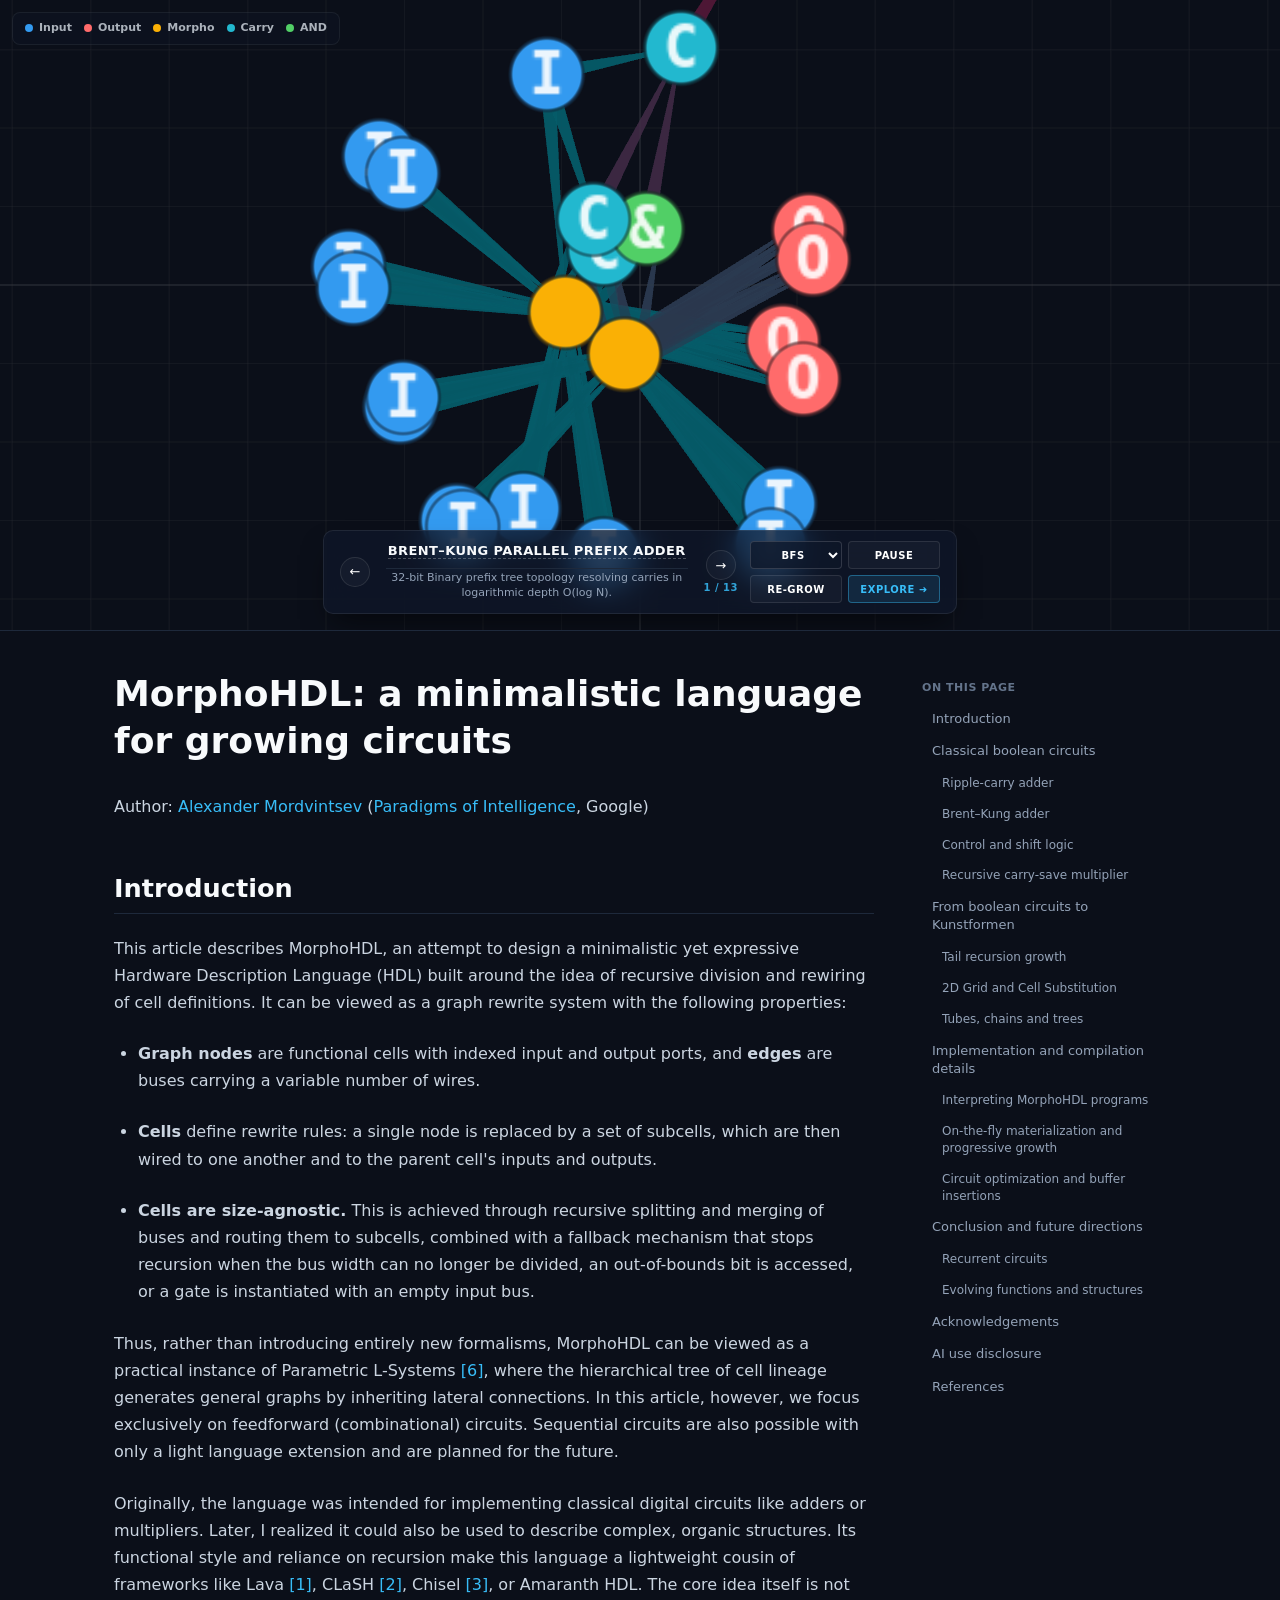
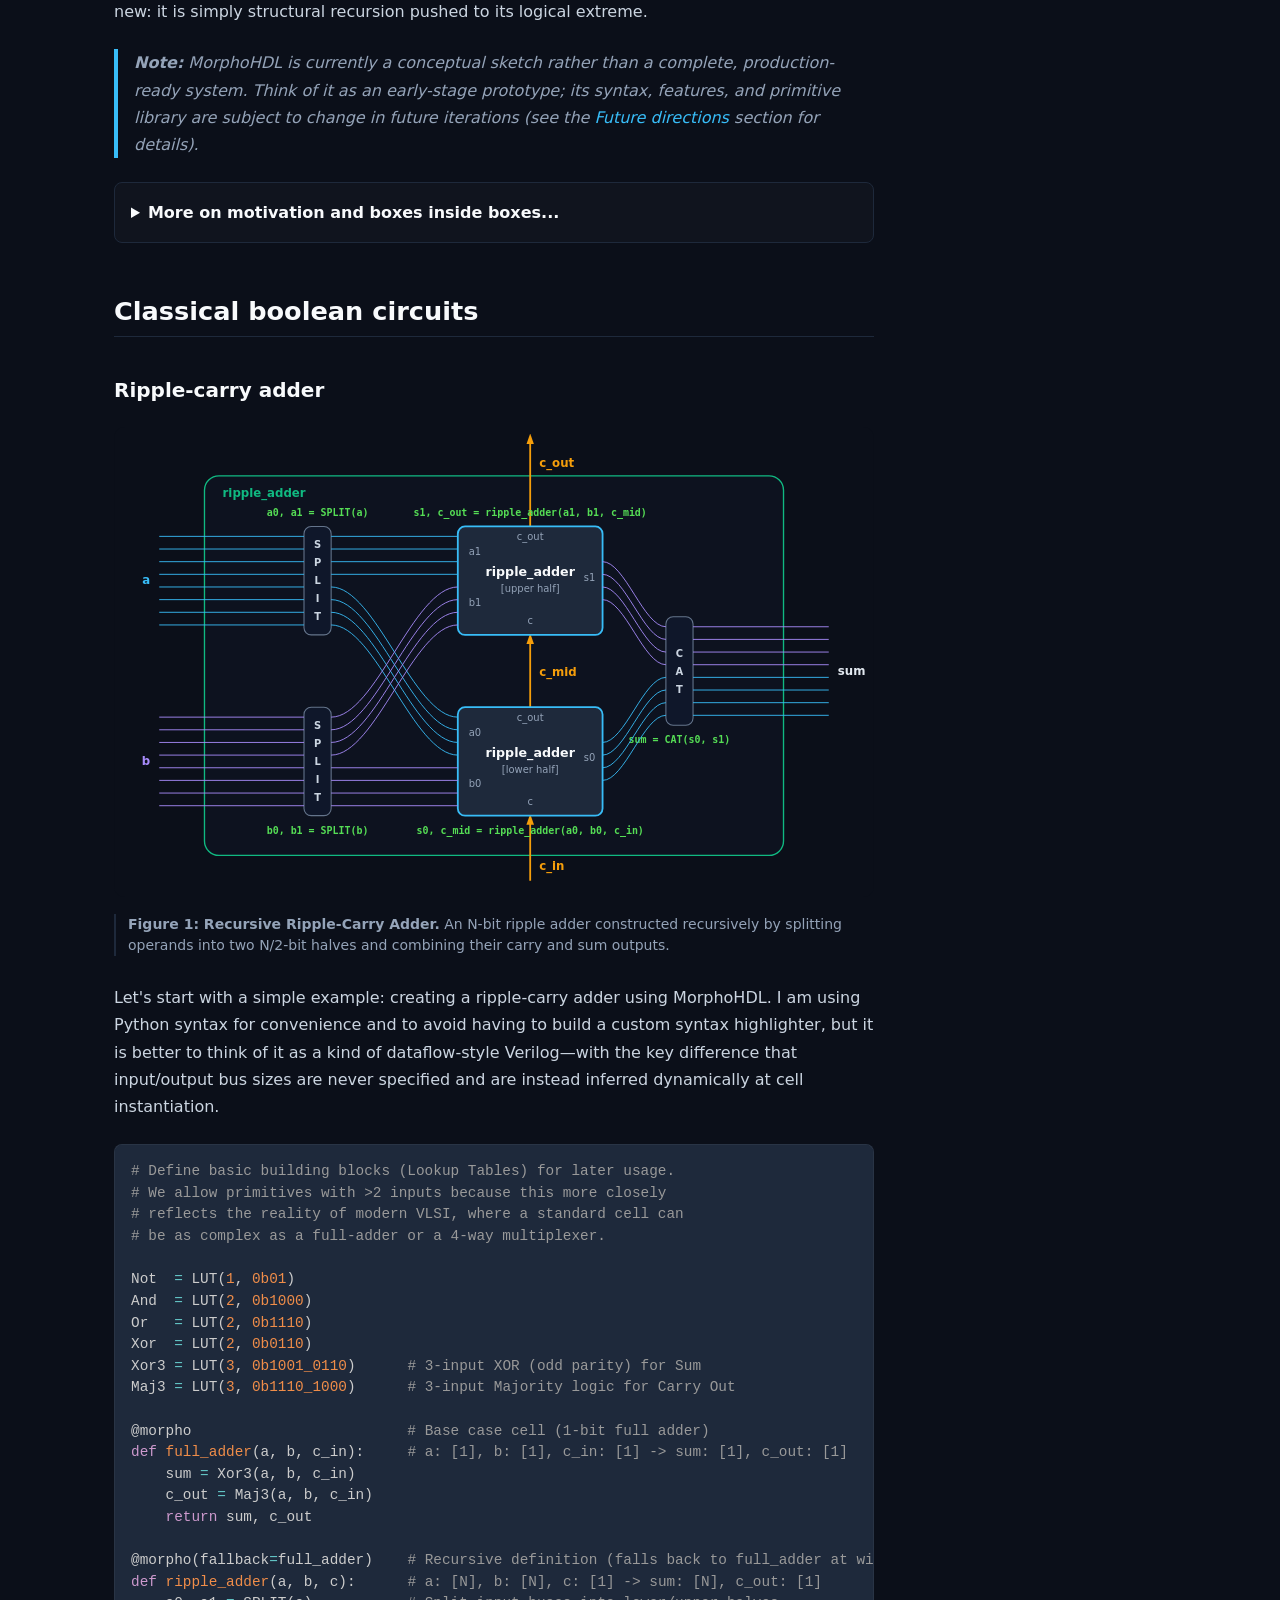
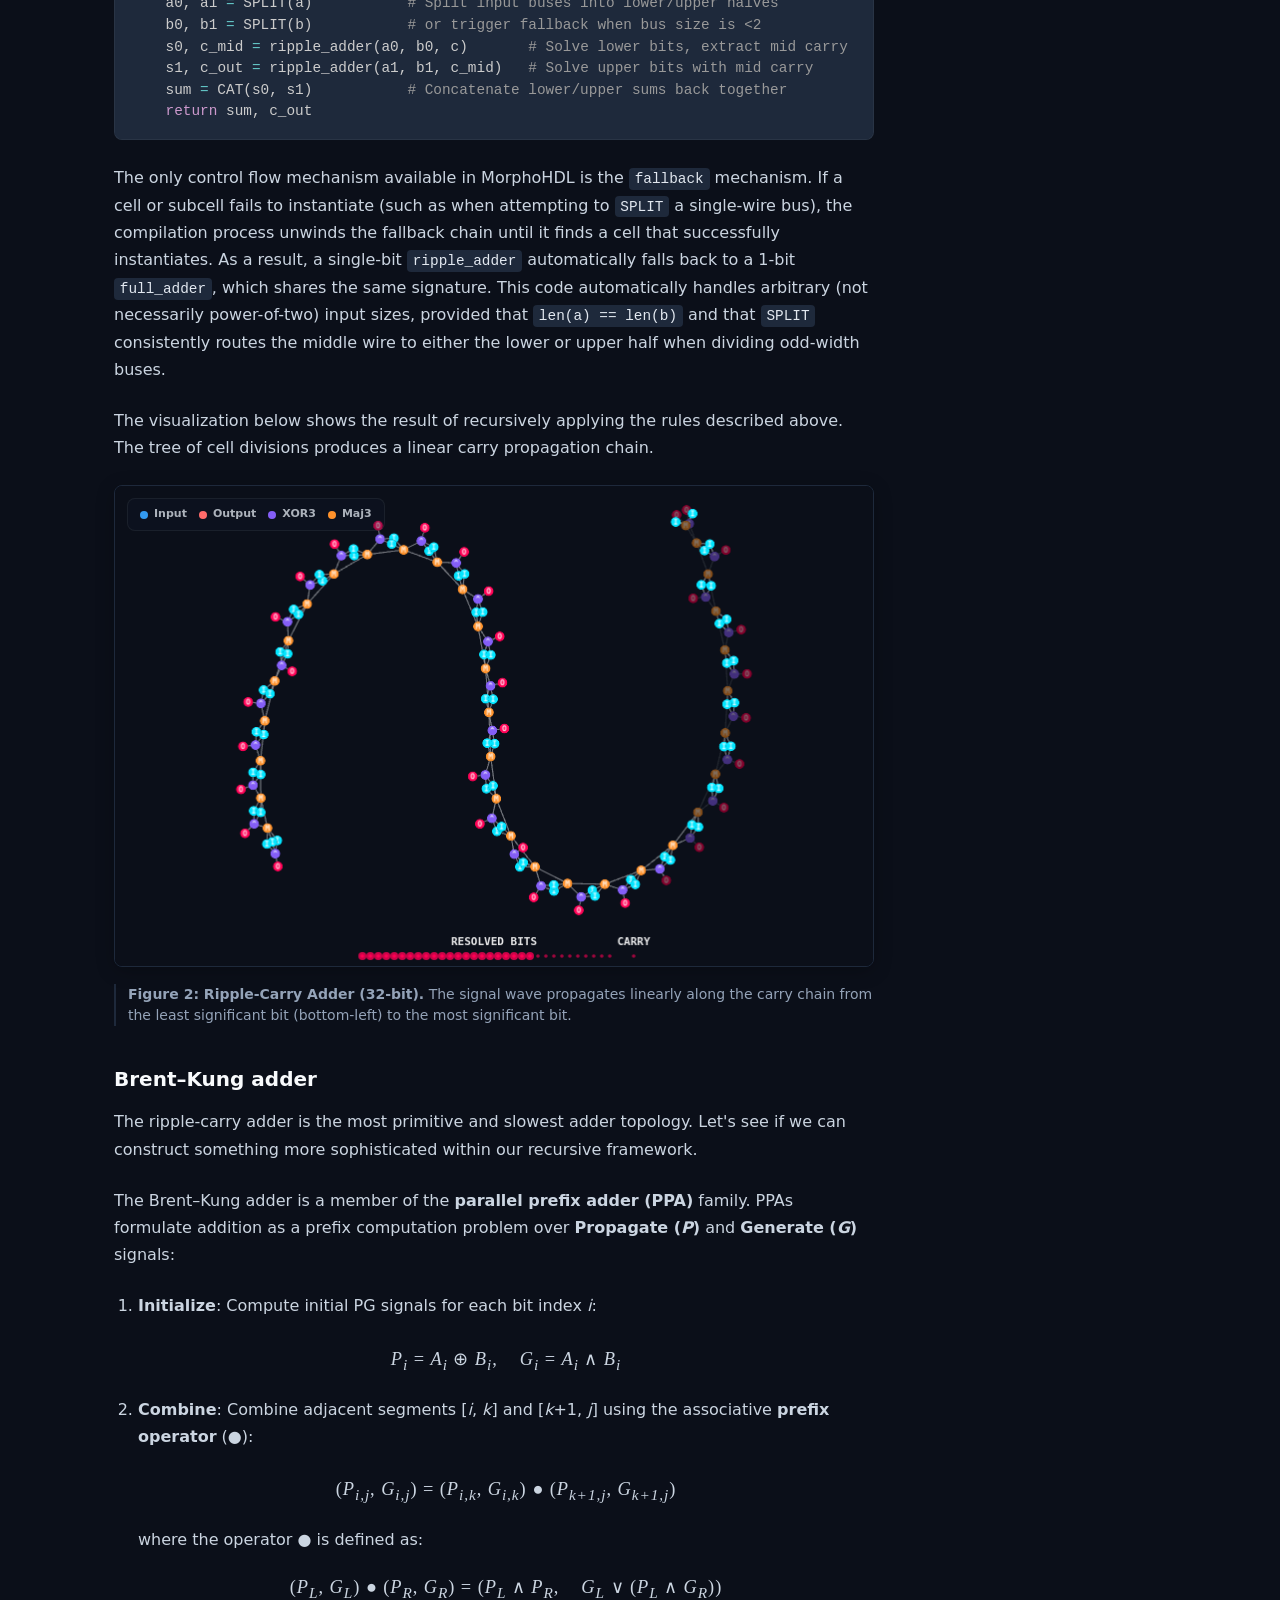
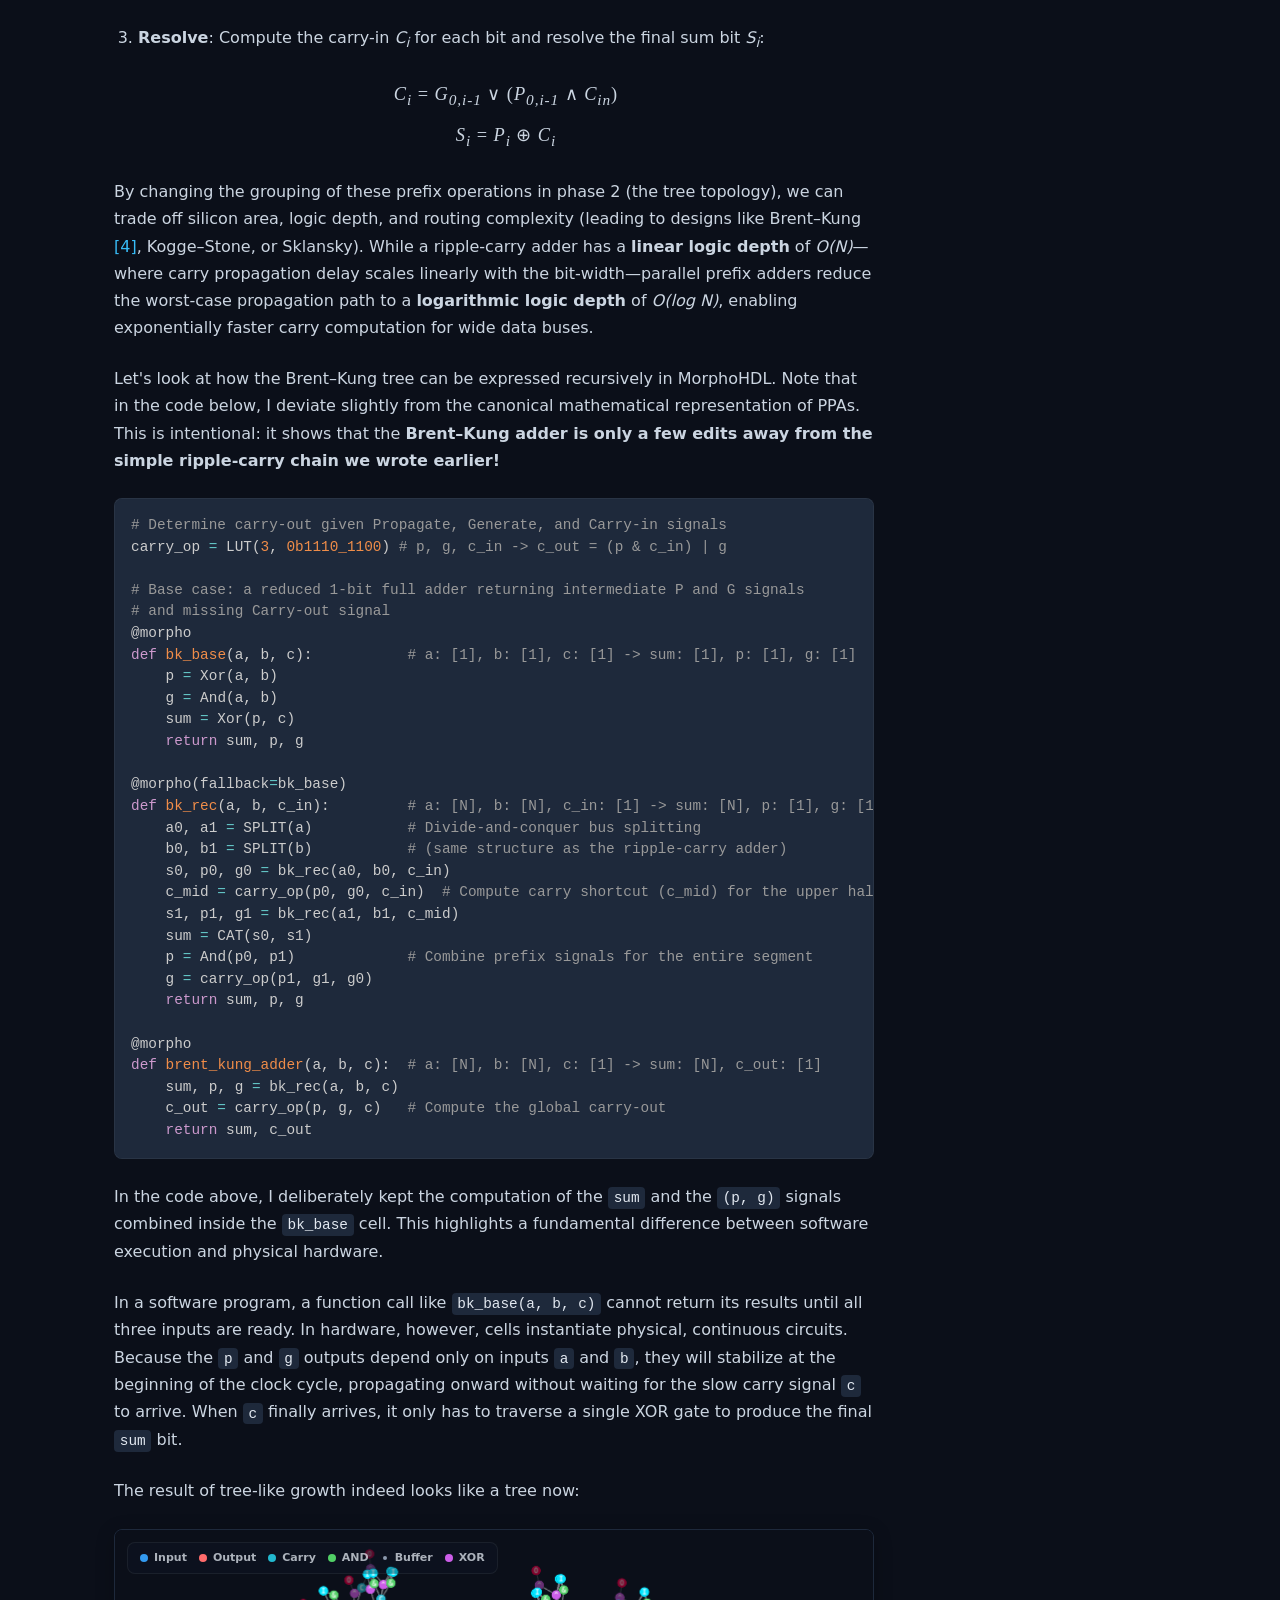
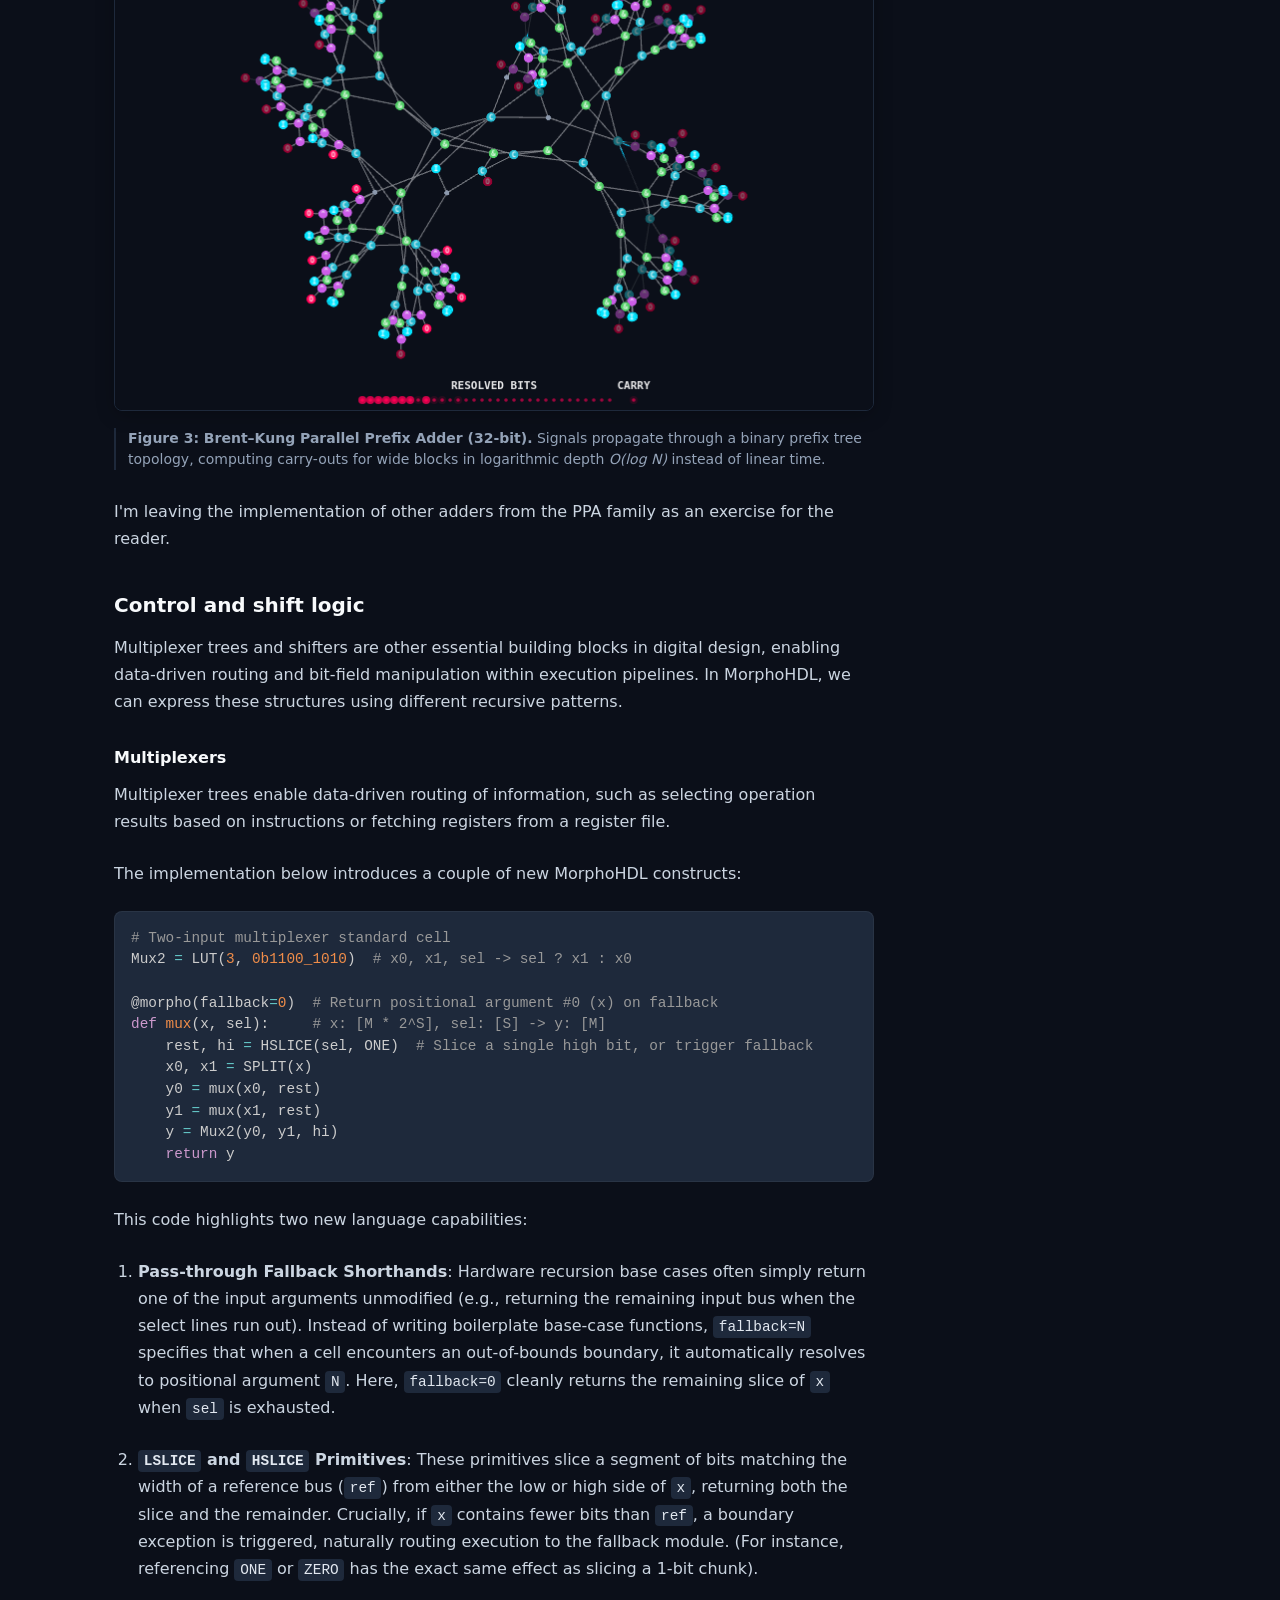
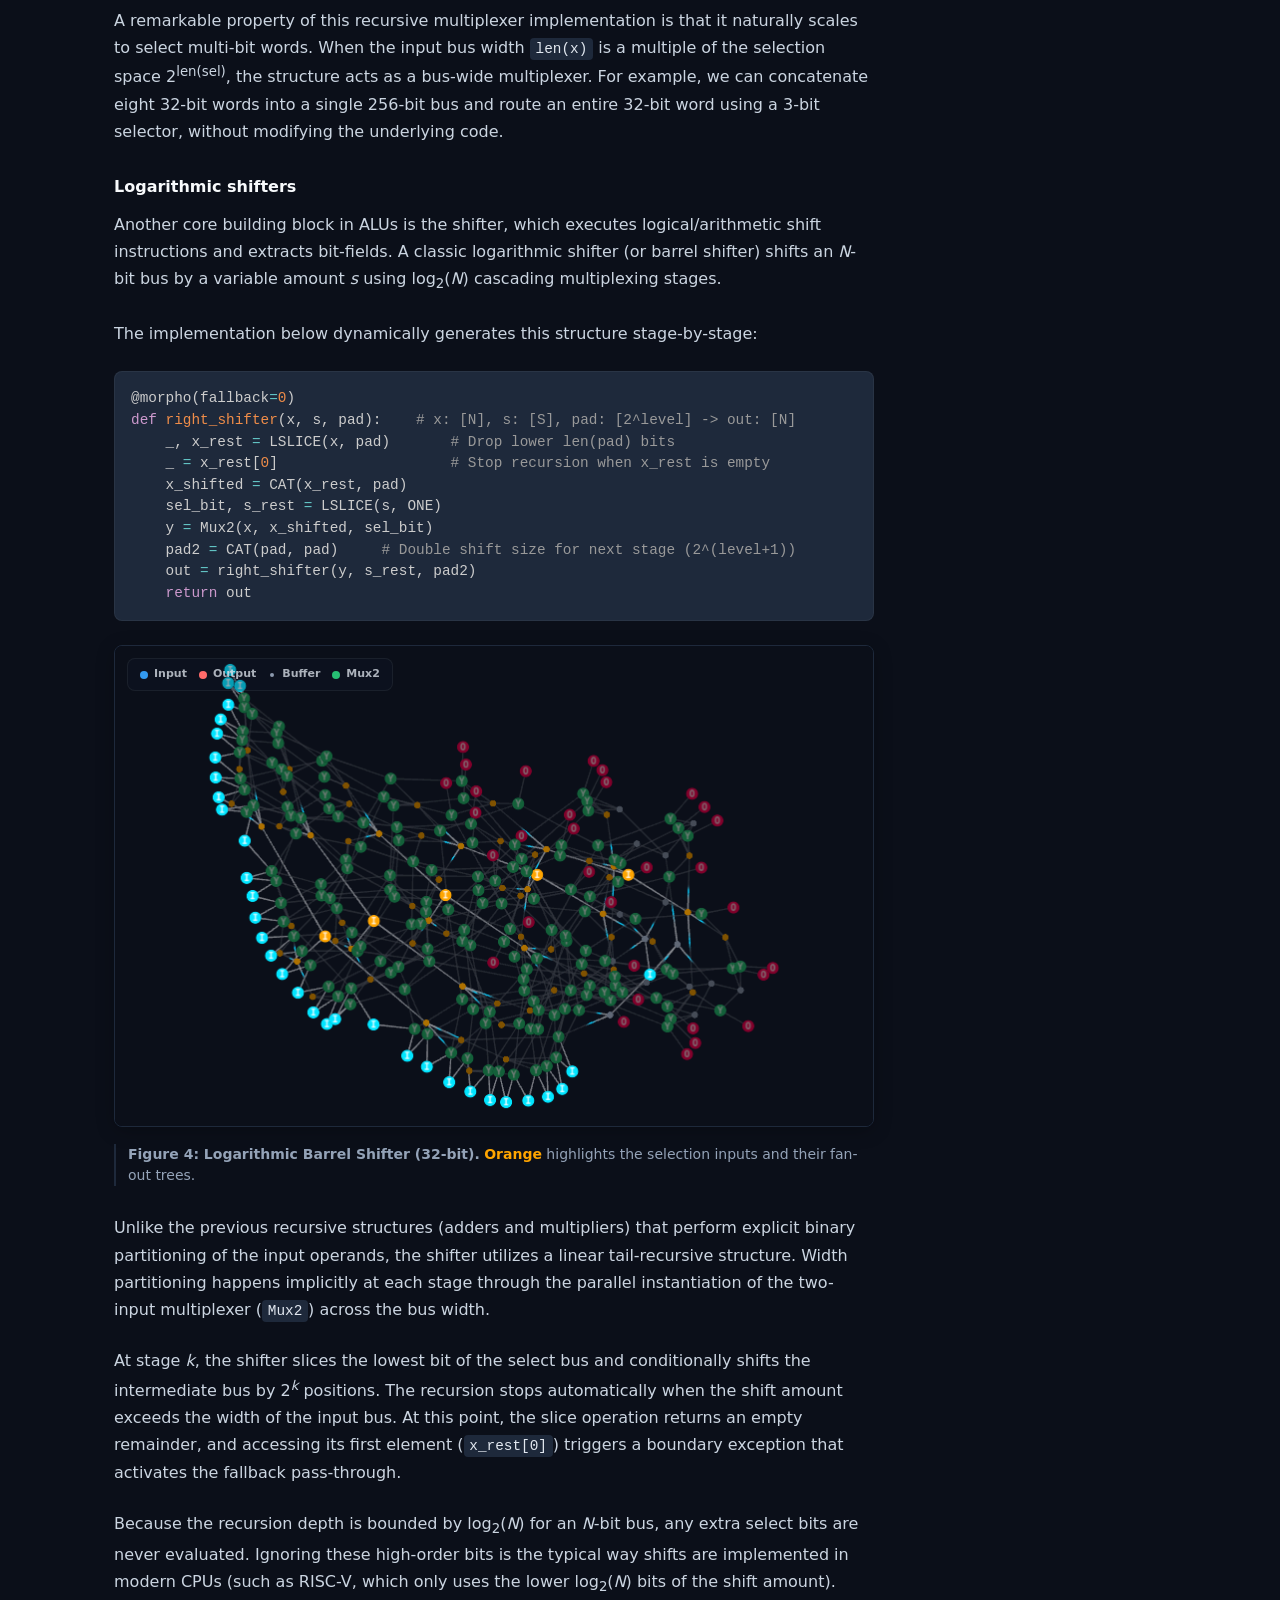
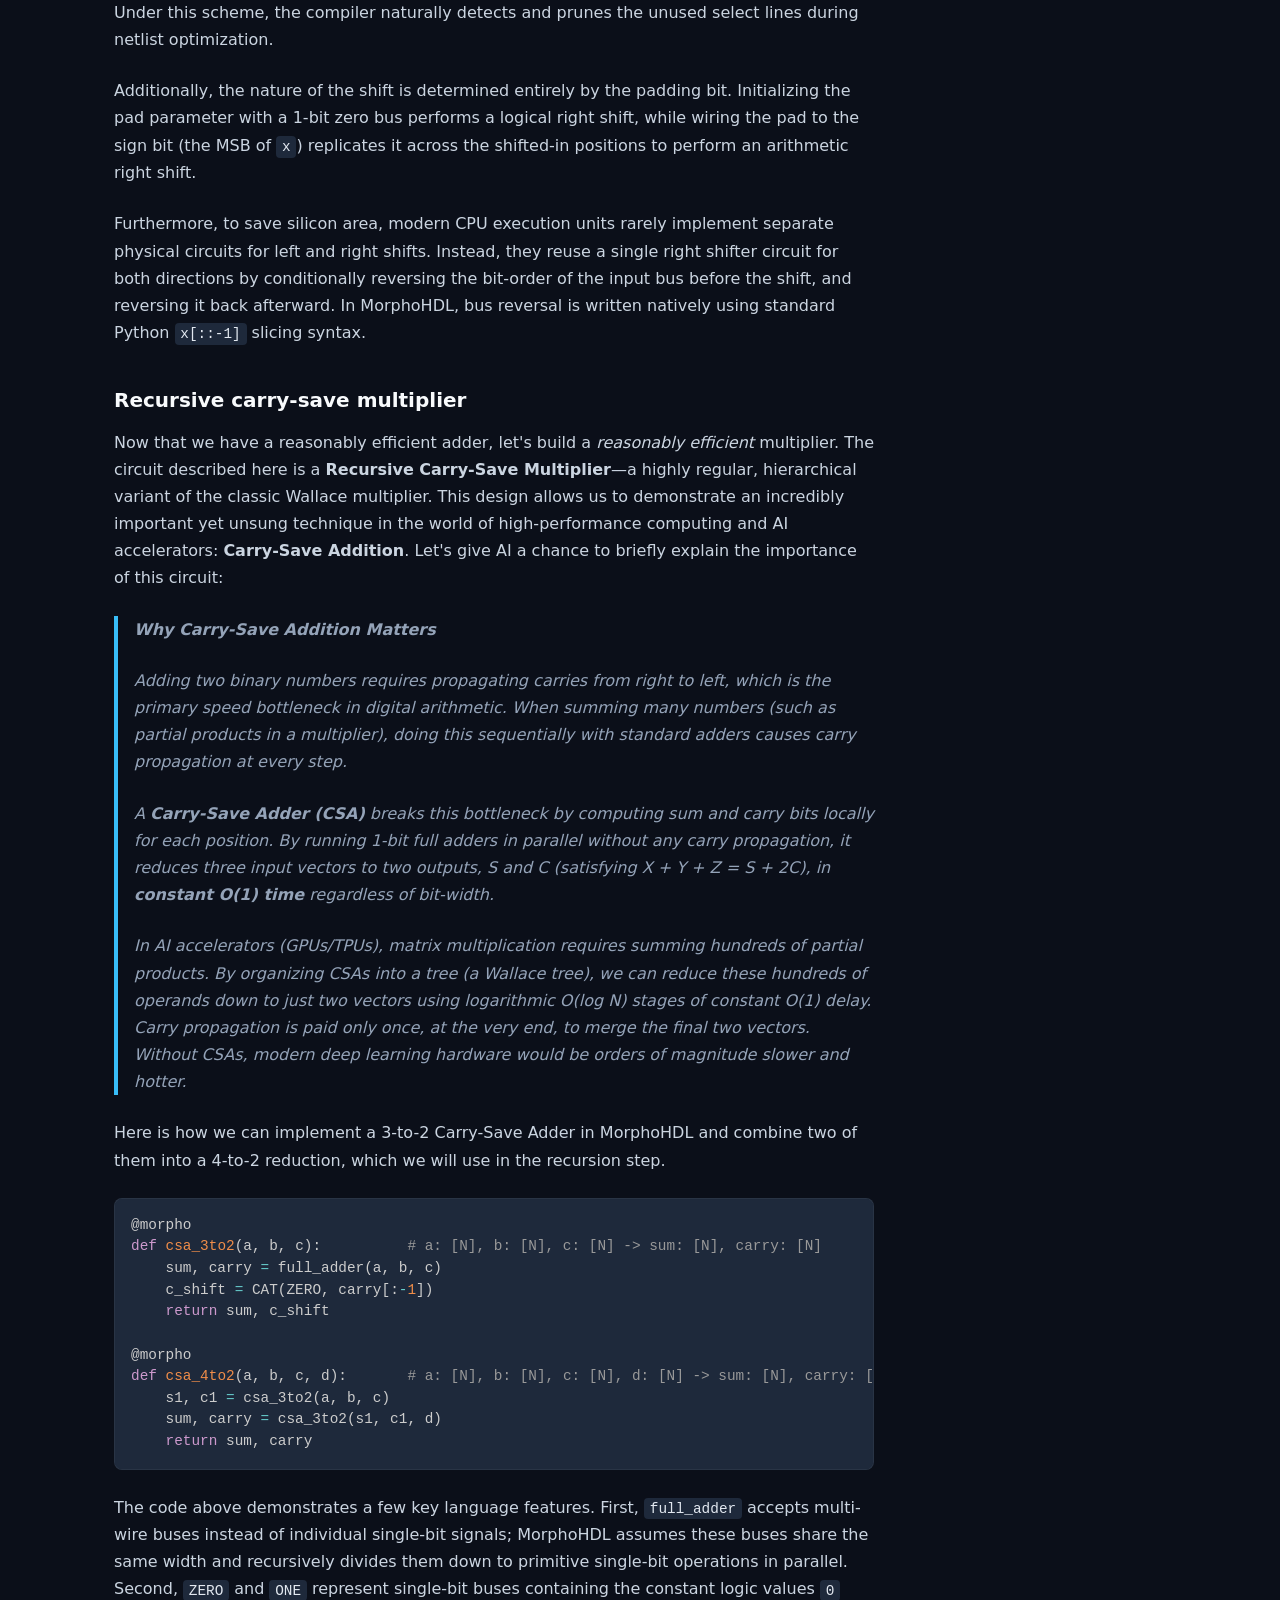
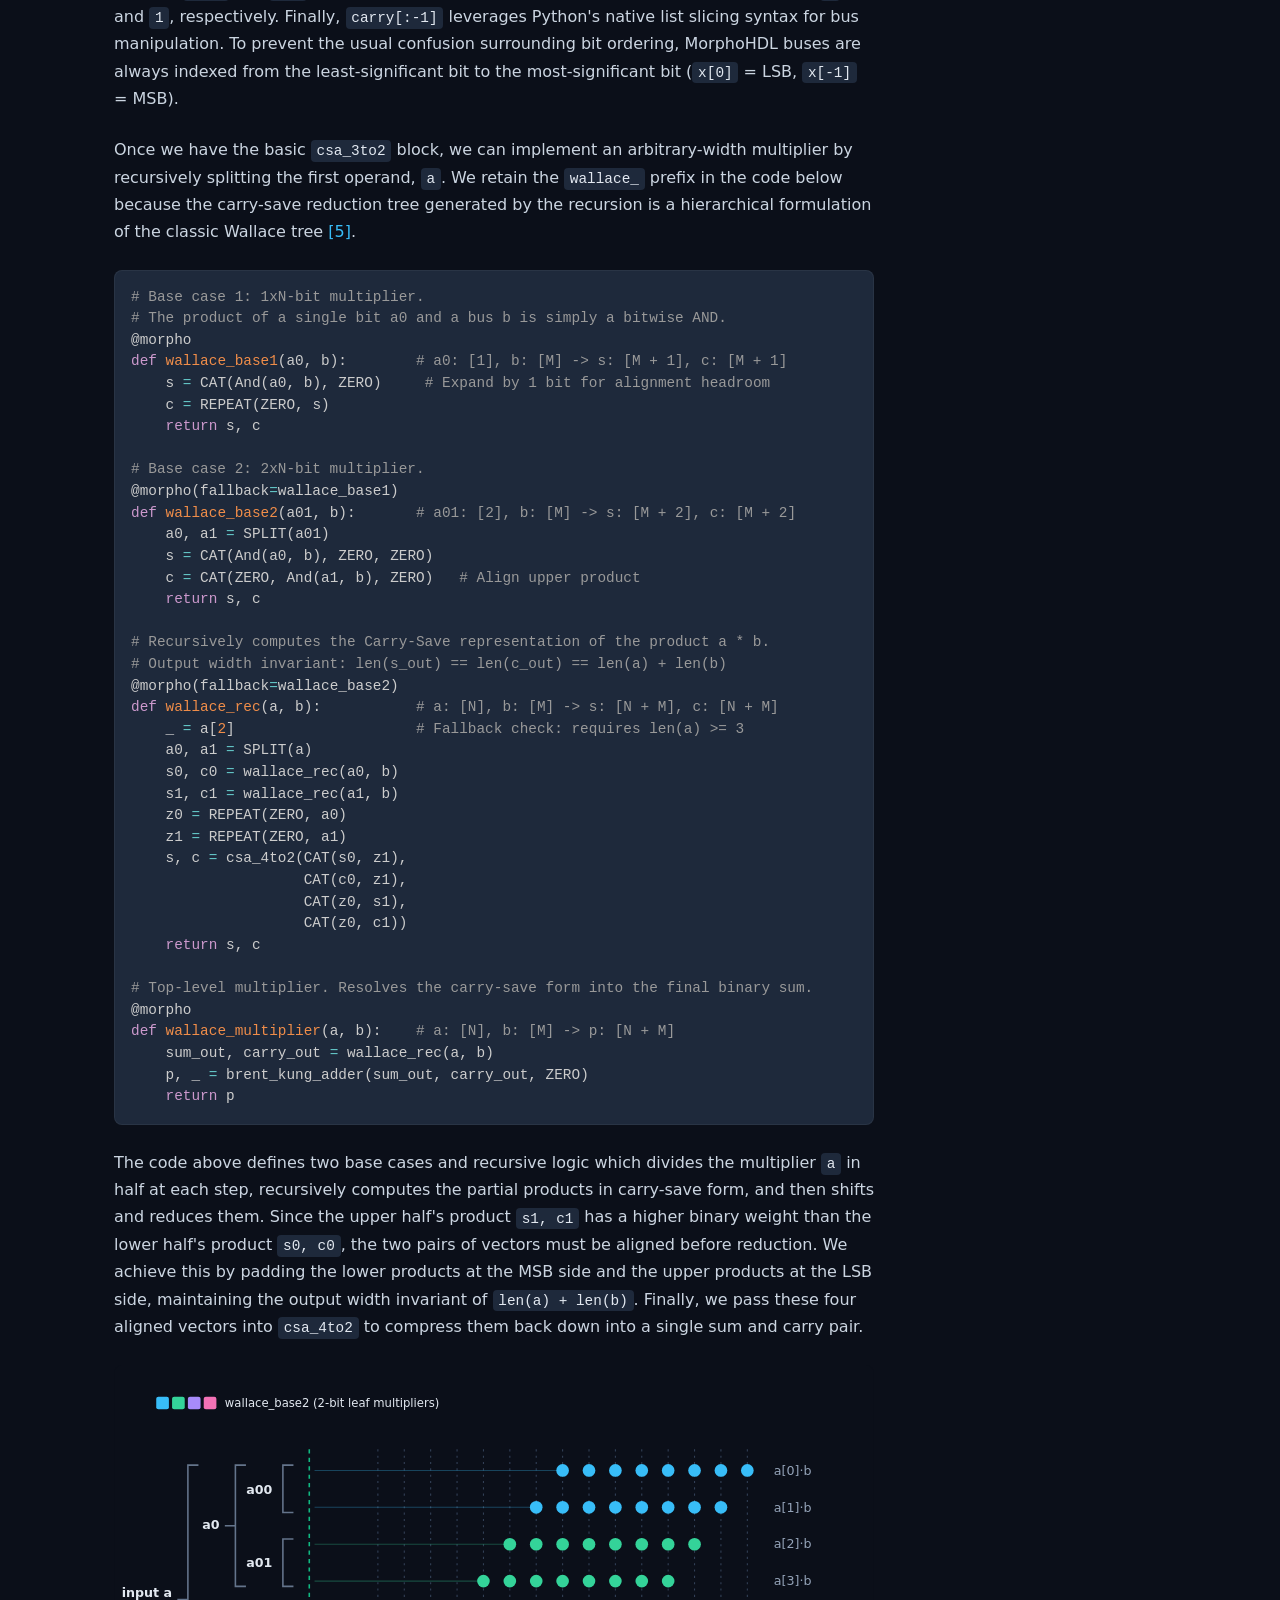
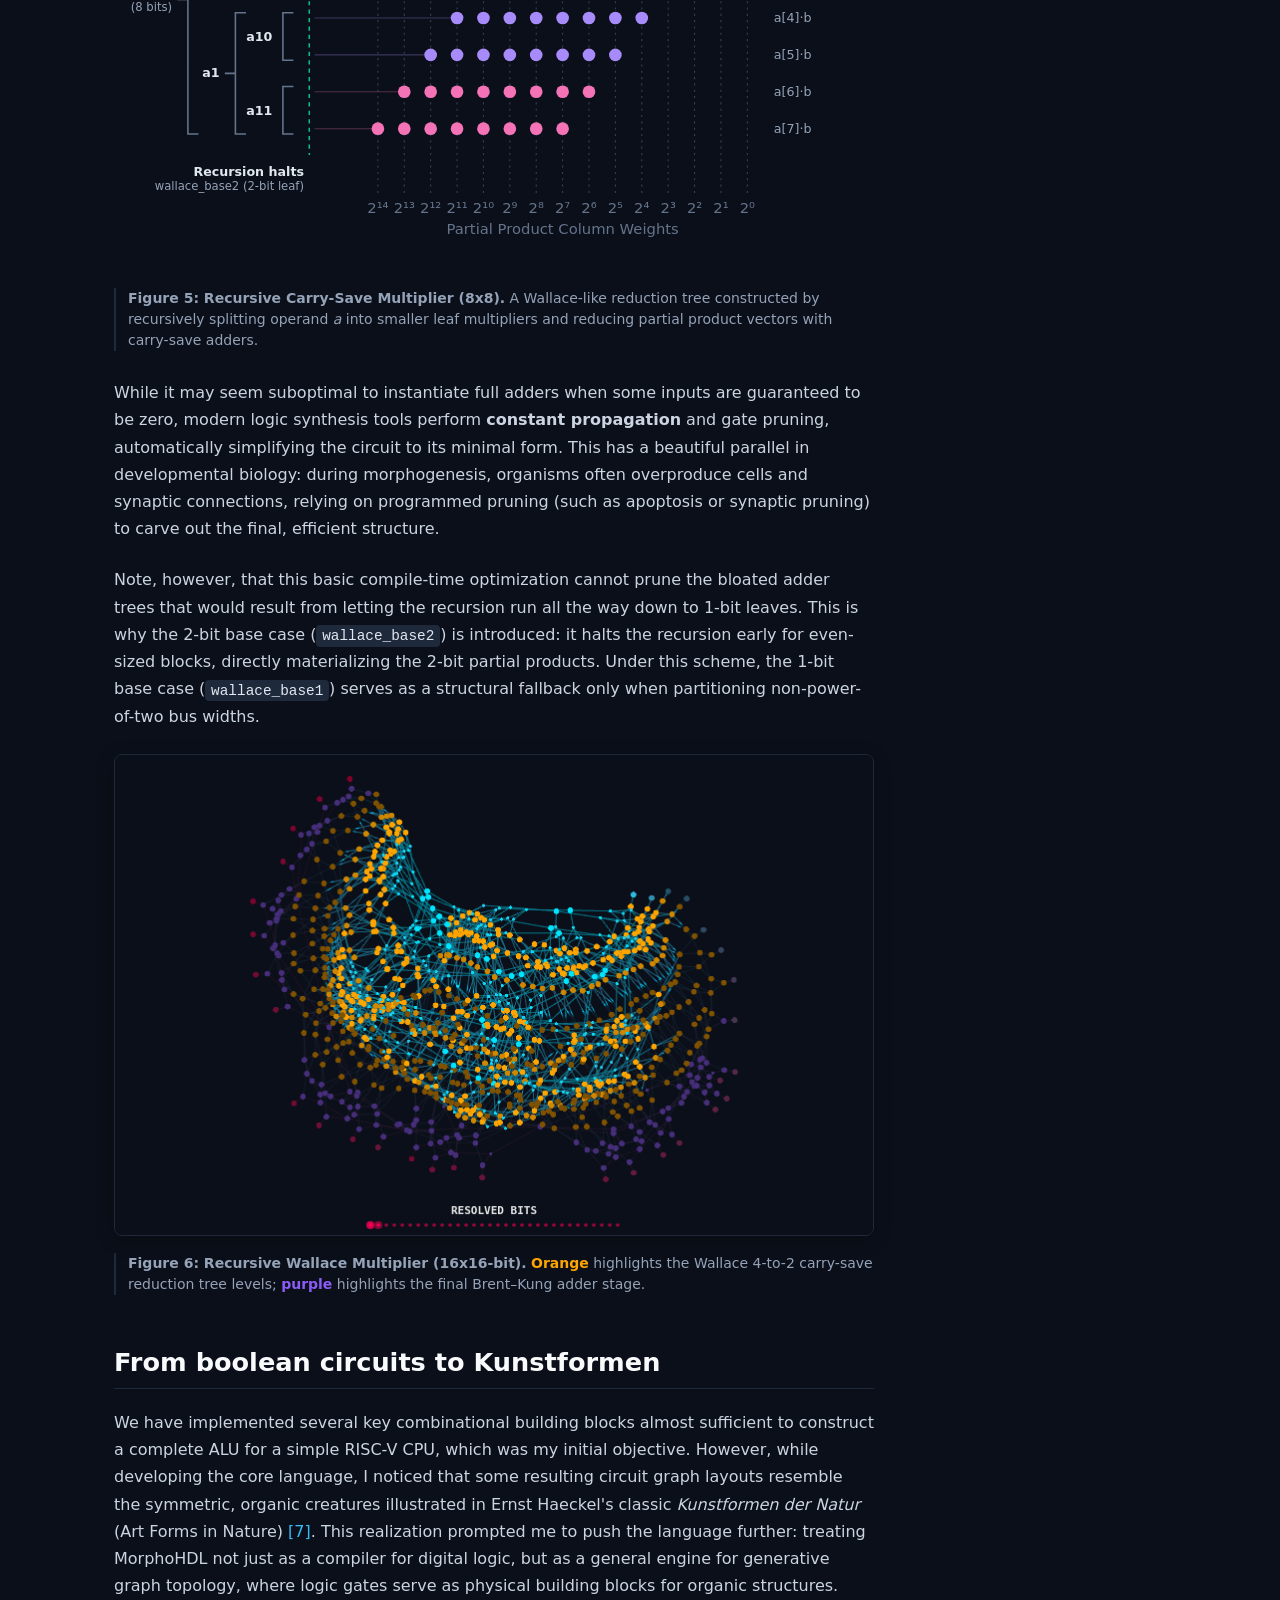
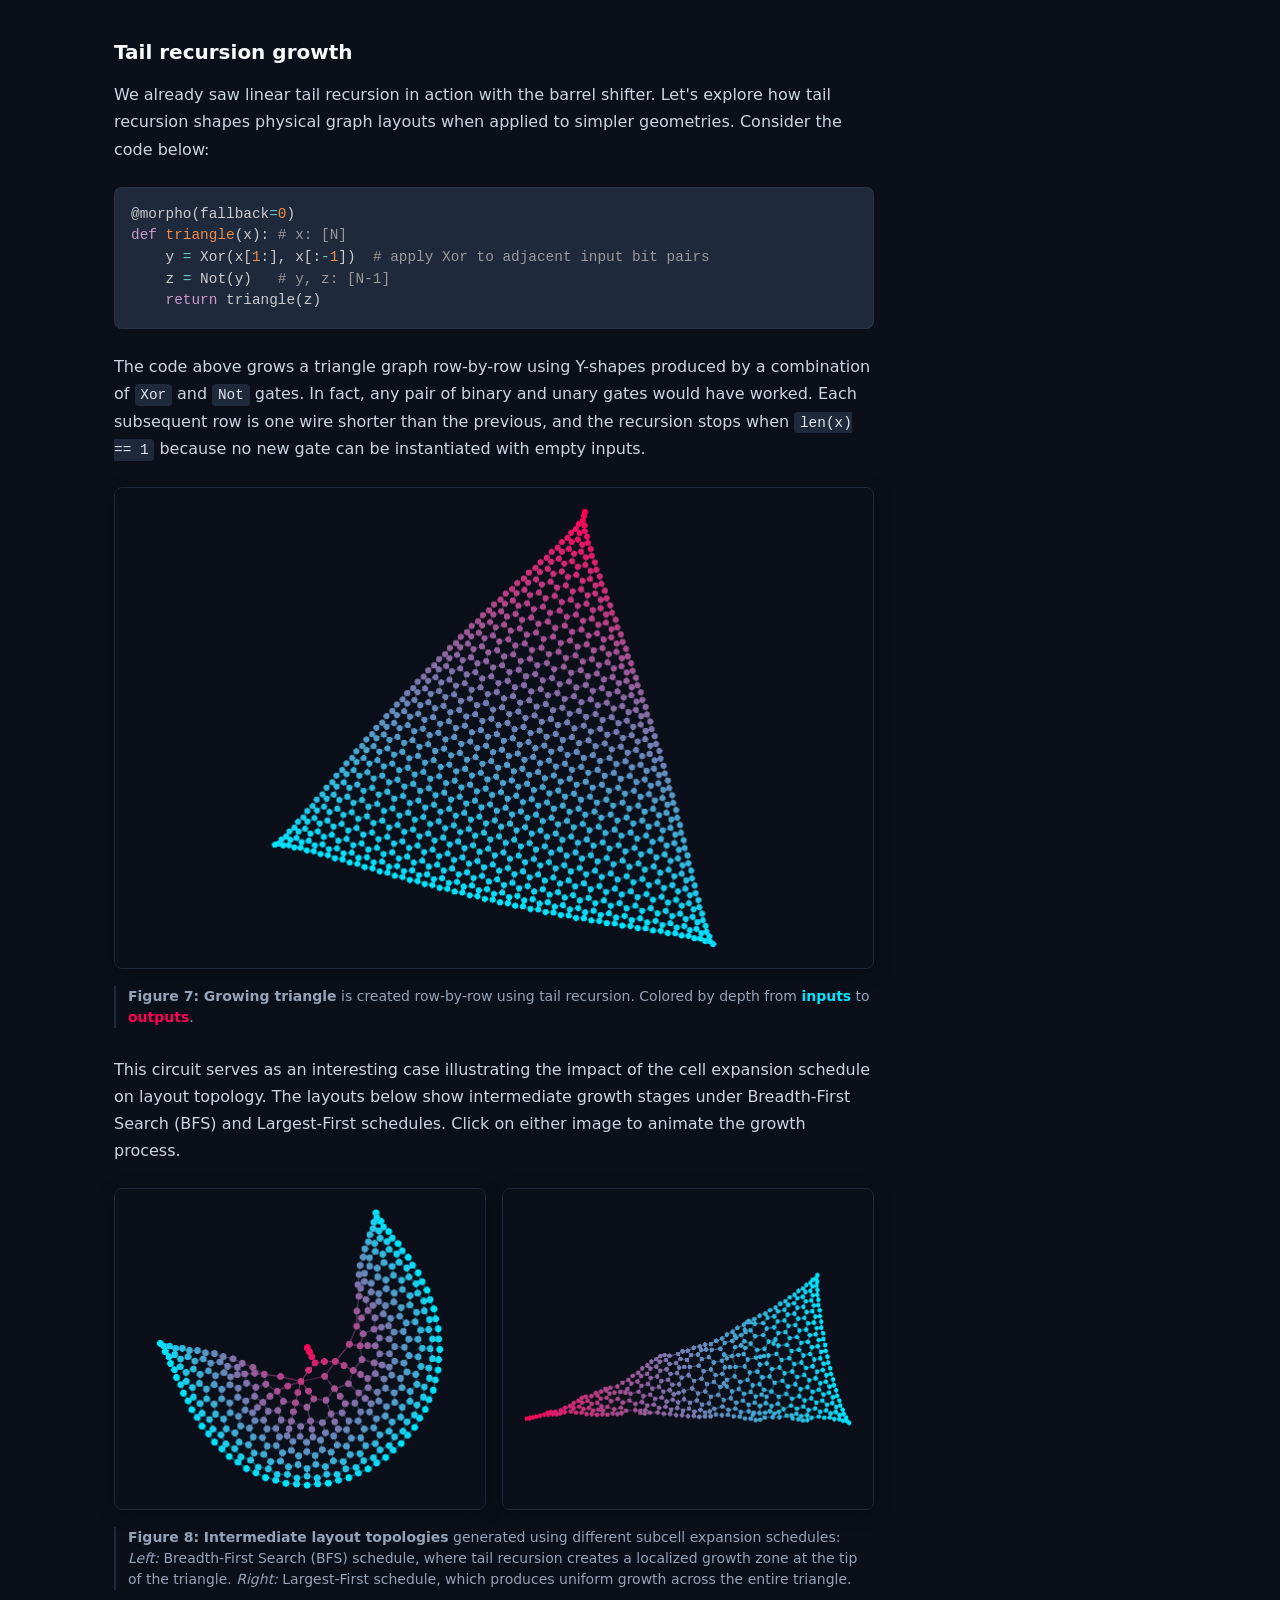
==== index.html @ b3a4c0a8 "init" ====
<!DOCTYPE html>
<html lang="en">

<head>
    <meta charset="UTF-8">
    <meta name="viewport" content="width=device-width, initial-scale=1.0">
    <title>MorphoHDL: a minimalistic language for growing circuits</title>
    <script src="third_party/marked/marked.min.js"></script>
    <script type="module" src="js/article.js"></script>
    <link rel="preload" href="article.md" as="fetch" crossorigin="anonymous">
    <link rel="preload" href="tiny_morpho.py" as="fetch" crossorigin="anonymous">
    <!-- PrismJS syntax highlighting (Tomorrow theme + core + Python support) -->
    <link rel="stylesheet" href="third_party/prism/prism-tomorrow.min.css">

    <script src="js/swissgl.js"></script>
    <link rel="modulepreload" href="js/viewer.js">
    <link rel="modulepreload" href="js/utils.js">

    <link rel="stylesheet" href="style.css">
</head>

<body>

    <section class="hero-section">
        <div id="hero-canvas-container" class="hero-canvas-container"></div>
        <div class="hero-overlay">
            <div class="hero-nav">
                <button id="btn-hero-prev" class="nav-btn">&larr;</button>
                <div class="hero-info">
                    <h2 id="hero-title" class="hero-title"></h2>
                    <p id="hero-desc" class="hero-desc"></p>
                </div>
                <div id="nav-next-wrapper" class="nav-next-wrapper">
                    <button id="btn-hero-next" class="nav-btn">&rarr;</button>
                    <div id="hero-counter" class="hero-counter"></div>
                </div>
            </div>
            <div class="hero-controls">
                <select id="select-hero-method" class="control-btn">
                    <option value="bfs" selected>BFS</option>
                    <option value="largest">Largest</option>
                </select>
                <button id="btn-hero-play" class="control-btn">Pause</button>
                <button id="btn-hero-expand" class="control-btn">Re-grow</button>
                <a id="btn-hero-explore" class="control-btn explore-cta-btn" target="_blank" rel="noopener">Explore
                    ➜</a>
            </div>
        </div>
    </section>

    <div class="article-layout">
        <main>
            <div id="article-content">Loading article...</div>
        </main>
        <aside class="toc-sidebar">
            <div class="toc-title">On this page</div>
            <div id="toc-content"></div>
        </aside>
    </div>

    <!-- Mobile Table of Contents Toggle -->
    <button id="btn-toc-toggle" class="btn-toc-toggle" aria-label="Toggle Table of Contents">
        <svg width="20" height="20" viewBox="0 0 24 24" fill="none" stroke="currentColor" stroke-width="2" stroke-linecap="round" stroke-linejoin="round">
            <line x1="3" y1="12" x2="21" y2="12"></line>
            <line x1="3" y1="6" x2="21" y2="6"></line>
            <line x1="3" y1="18" x2="21" y2="18"></line>
        </svg>
    </button>

    <!-- Modal for Growth View -->
    <div id="growth-modal" class="growth-modal">
        <div class="modal-content">
            <button class="modal-close" id="btn-modal-close">&times;</button>
        </div>
    </div>

</body>

</html>
---- style.css ----
/* --- Design Tokens & Variables --- */
:root {
    --bg-color: #0b0f19;
    --text-color: #cbd5e1;
    --text-heading: #f8fafc;
    --accent-color: #38bdf8;
    --accent-hover: #0284c7;
    --code-bg: #1e293b;
    --border-color: #1e293b;

    /* Interactive Explorer specific tokens */
    --sidebar-bg: #0f172a;
    --control-bg: #111827;
    --btn-bg: #1f2937;
    --btn-border: #374151;
    --btn-hover: #374151;
    --btn-border-hover: #4b5563;
    --btn-active: #2563eb;
    --btn-active-border: #3b82f6;
}

/* --- Base & Global Elements --- */
html {
    scroll-behavior: smooth;
}

body {
    margin: 0;
    background-color: var(--bg-color);
    color: var(--text-color);
    font-family: system-ui, -apple-system, BlinkMacSystemFont, "Segoe UI", Roboto, "Helvetica Neue", Arial, sans-serif;
    line-height: 1.7;
    font-size: 16px;
    counter-reset: figure;
}

body.explorer-app {
    display: flex;
    flex-direction: row;
    height: 100vh;
    overflow: hidden;
  }

h1, h2, h3, h4, h5, h6 {
    color: var(--text-heading);
    font-weight: 700;
    line-height: 1.3;
    margin-top: 2em;
    margin-bottom: 0.8em;
}

h1 {
    font-size: 2.25rem;
    margin-top: 0em;
}

h2 {
    font-size: 1.6rem;
    border-bottom: 1px solid var(--border-color);
    padding-bottom: 8px;
}

h3 {
    font-size: 1.25rem;
}

p {
    margin-top: 0;
    margin-bottom: 1.5em;
}

a {
    color: var(--accent-color);
    text-decoration: none;
    transition: color 0.15s ease;
}

a:hover {
    color: var(--accent-hover);
    text-decoration: underline;
}

code {
    font-family: SFMono-Regular, Consolas, Monaco, "Liberation Mono", Menlo, monospace;
    background-color: var(--code-bg);
    padding: 0.2em 0.4em;
    border-radius: 4px;
    font-size: 0.9em;
    color: #e2e8f0;
}

pre {
    background-color: var(--code-bg);
    padding: 16px;
    border-radius: 8px;
    overflow-x: auto;
    border: 1px solid rgba(255, 255, 255, 0.05);
    margin: 1.5em 0;
}

pre code {
    background-color: transparent;
    padding: 0;
    border-radius: 0;
    font-size: 0.9rem;
    color: inherit;
    display: block;
    line-height: 1.5;
}

/* Override Prism Pre/Code backgrounds */
pre[class*="language-"] {
    background-color: var(--code-bg) !important;
    border: 1px solid rgba(255, 255, 255, 0.05) !important;
    border-radius: 8px;
    margin: 1.5em 0;
    padding: 16px;
}

code[class*="language-"] {
    background-color: transparent !important;
    text-shadow: none !important;
    font-size: 0.9rem;
}

blockquote {
    margin: 1.5em 0;
    padding-left: 16px;
    border-left: 4px solid var(--accent-color);
    color: #94a3b8;
    font-style: italic;
}

ul, ol {
    margin-top: 0;
    margin-bottom: 1.5em;
    padding-left: 24px;
}

li {
    margin-bottom: 0.5em;
}

table {
    width: 100%;
    border-collapse: collapse;
    margin: 1.5em 0;
    font-size: 0.95rem;
}

th, td {
    padding: 10px 12px;
    border-bottom: 1px solid var(--border-color);
    text-align: left;
}

th {
    color: var(--text-heading);
    font-weight: 600;
    background-color: rgba(255, 255, 255, 0.02);
}

details {
    background-color: rgba(255, 255, 255, 0.02);
    border: 1px solid var(--border-color);
    border-radius: 8px;
    padding: 16px;
    margin: 1.5em 0;
}

summary {
    font-weight: 600;
    color: var(--text-heading);
    cursor: pointer;
    outline: none;
    user-select: none;
}

summary:hover {
    color: var(--accent-color);
}

details[open] summary {
    margin-bottom: 12px;
}

img {
    max-width: 100%;
    height: auto;
    border-radius: 8px;
    margin: 1.5em 0;
    display: block;
}

hr {
    border: 0;
    height: 1px;
    background: var(--border-color);
    margin: 2.5em 0;
}

/* Latex spacing */
.katex-display {
    margin: 1.2em 0 !important;
    overflow-x: auto;
    overflow-y: hidden;
    padding: 4px 0;
}


/* --- Shared Form Elements --- */
button, select {
    background: var(--btn-bg);
    border: 1px solid var(--btn-border);
    color: #fff;
    padding: 5px 10px;
    border-radius: 4px;
    cursor: pointer;
    font-size: 12px;
    font-family: inherit;
    transition: background 0.1s, border-color 0.1s;
    outline: none;
}

button:hover, select:hover {
    background: var(--btn-hover);
    border-color: var(--btn-border-hover);
}

button:active {
    background: var(--btn-active);
    border-color: var(--btn-active-border);
}


/* --- Article Layout (Landing Page) --- */
.article-layout {
    max-width: 1100px;
    margin: 0 auto;
    display: flex;
    gap: 48px;
    padding: 40px 24px 80px 24px;
    box-sizing: border-box;
}

.article-layout main {
    flex: 1;
    min-width: 0;
    max-width: 760px;
    box-sizing: border-box;
}

.toc-sidebar {
    width: 240px;
    position: sticky;
    top: 80px;
    height: calc(100vh - 120px);
    overflow-y: auto;
    flex-shrink: 0;
    padding-top: 8px;
}

.toc-title {
    font-size: 11px;
    text-transform: uppercase;
    letter-spacing: 0.05em;
    color: #64748b;
    font-weight: 700;
    margin-bottom: 12px;
}

.toc-sidebar ul {
    list-style: none;
    padding: 0;
    margin: 0;
    display: flex;
    flex-direction: column;
    gap: 8px;
}

.toc-sidebar li {
    line-height: 1.4;
    border-left: 2px solid transparent;
    padding-left: 8px;
    transition: border-color 0.15s ease;
}

.toc-sidebar li.toc-h2 {
    font-size: 13px;
}

.toc-sidebar li.toc-h3 {
    font-size: 12px;
    margin-left: 10px;
}

.toc-sidebar li.active {
    border-left-color: var(--accent-color);
}

.toc-sidebar a {
    color: #94a3b8;
    text-decoration: none;
    transition: color 0.15s ease;
}

.toc-sidebar a:hover,
.toc-sidebar li.active a {
    color: var(--text-heading);
}


.btn-toc-toggle {
    display: none;
}


/* --- Embedded Layout Elements --- */
.morpho-layout {
    position: relative;
    height: 480px;
    background-color: rgba(15, 23, 42, 0.45) !important;
    backdrop-filter: blur(4px);
    border: 1px solid var(--border-color);
    border-radius: 8px;
    margin: 1.5em 0;
    box-shadow: 0 4px 20px -2px rgba(0, 0, 0, 0.3);
    transition: border-color 0.2s ease, box-shadow 0.2s ease, transform 0.2s ease;
    cursor: pointer;
    overflow: hidden;
}

.morpho-layout:hover {
    border-color: rgba(56, 189, 248, 0.3) !important;
    box-shadow: 0 4px 24px -2px rgba(56, 189, 248, 0.08);
    transform: scale(1.005);
}

.layout-fallback {
    width: 100%;
    height: 100%;
    object-fit: contain;
    display: block;
    pointer-events: none;
}

/* --- Canvas Dynamic Legend Overlay --- */
.canvas-legend {
    position: absolute;
    top: 12px;
    left: 12px;
    z-index: 5;
    background: rgba(15, 23, 42, 0.35);
    border: 1px solid rgba(255, 255, 255, 0.06);
    border-radius: 8px;
    padding: 6px 12px;
    display: flex;
    flex-wrap: wrap;
    align-items: center;
    gap: 12px;
    font-size: 11px;
    font-weight: 600;
    color: rgba(226, 232, 240, 0.75);
    pointer-events: none;
}

.legend-item {
    display: flex;
    align-items: center;
    gap: 6px;
    white-space: nowrap;
}

.legend-dot {
    width: 8px;
    height: 8px;
    border-radius: 50%;
    display: inline-block;
    flex-shrink: 0;
}

.figure-caption {
    font-size: 14px;
    color: #94a3b8;
    margin-top: -0.5em;
    margin-bottom: 2em;
    line-height: 1.5;
    text-align: left;
    border-left: 2px solid var(--border-color);
    padding-left: 12px;
}

.figure-caption strong:first-of-type::before {
    counter-increment: figure;
    content: "Figure " counter(figure) ": ";
}


/* --- Hero Section & Banner --- */
.hero-section {
    position: relative;
    height: 70vh;
    background-color: #0b0f19;
    border-bottom: 1px solid var(--border-color);
    overflow: hidden;
    display: flex;
    align-items: flex-end;
    justify-content: center;
}

.hero-canvas-container {
    position: absolute;
    top: 0;
    left: 0;
    width: 100%;
    height: 100%;
    pointer-events: auto;
}

.hero-overlay {
    position: absolute;
    bottom: 16px;
    left: 50%;
    transform: translateX(-50%);
    z-index: 10;
    width: 90%;
    max-width: 600px;
    background: rgba(15, 23, 42, 0.75);
    backdrop-filter: blur(16px);
    border: 1px solid rgba(255, 255, 255, 0.08);
    border-radius: 10px;
    padding: 10px 16px;
    display: flex;
    justify-content: space-between;
    align-items: center;
    box-shadow: 0 15px 30px -10px rgba(0, 0, 0, 0.6);
    gap: 12px;
}

.hero-nav {
    display: flex;
    align-items: center;
    flex: 1;
    gap: 16px;
}

.hero-info {
    flex: 1;
    text-align: center;
}

.nav-next-wrapper {
    display: flex;
    flex-direction: column;
    align-items: center;
    justify-content: center;
    gap: 3px;
    flex-shrink: 0;
    min-width: 30px;
}

.hero-counter {
    font-size: 10px;
    font-weight: 700;
    color: var(--accent-color);
    letter-spacing: 0.05em;
    text-transform: uppercase;
    opacity: 0.85;
    line-height: 1;
}

.hero-title {
    margin: 0 0 2px 0;
    font-size: 13px;
    font-weight: 700;
    color: var(--text-heading);
    letter-spacing: 0.03em;
    text-transform: uppercase;
}

.hero-title a {
    color: inherit;
    text-decoration: none;
    border-bottom: 1px dashed rgba(255, 255, 255, 0.25);
    transition: all 0.2s ease;
}

.hero-title a:hover {
    color: var(--accent-color);
    border-bottom-color: var(--accent-color);
}

.hero-desc {
    margin: 0;
    font-size: 11px;
    color: #94a3b8;
    line-height: 1.35;
}

.nav-btn,
.control-btn {
    background: rgba(255, 255, 255, 0.03);
    border: 1px solid rgba(255, 255, 255, 0.1);
    color: #fff;
    cursor: pointer;
    transition: all 0.2s ease;
    outline: none;
    text-decoration: none;
}

.nav-btn:hover {
    background: rgba(56, 189, 248, 0.1);
    border-color: var(--accent-color);
    color: var(--accent-color);
}

.nav-btn {
    width: 30px;
    height: 30px;
    border-radius: 50%;
    display: flex;
    align-items: center;
    justify-content: center;
    font-size: 13px;
}

.hero-controls {
    display: grid;
    grid-template-columns: repeat(2, 1fr);
    gap: 6px;
    width: 190px;
    flex-shrink: 0;
}

.control-btn {
    width: 100%;
    height: 28px;
    box-sizing: border-box;
    border-radius: 4px;
    font-size: 10px;
    font-weight: 600;
    text-transform: uppercase;
    letter-spacing: 0.05em;
    display: inline-flex;
    align-items: center;
    justify-content: center;
    padding: 0;
    margin: 0;
    text-align: center;
}

.hero-controls select.control-btn {
    background: rgba(15, 23, 42, 0.75);
    border-color: rgba(255, 255, 255, 0.15);
    cursor: pointer;
    text-transform: uppercase;
    padding-left: 6px;
}

.control-btn:hover {
    background: rgba(56, 189, 248, 0.15);
    border-color: var(--accent-color);
    color: #fff;
}

.control-btn:active {
    background: var(--accent-color);
    color: #0b0f19;
}

.explore-cta-btn {
    background: rgba(56, 189, 248, 0.12) !important;
    border-color: rgba(56, 189, 248, 0.4) !important;
    color: var(--accent-color) !important;
}

.explore-cta-btn:hover {
    background: rgba(56, 189, 248, 0.25) !important;
    border-color: var(--accent-color) !important;
    color: #fff !important;
    box-shadow: 0 0 12px rgba(56, 189, 248, 0.35);
}


/* --- Growth Modal --- */
.growth-modal {
    display: none;
    position: fixed;
    top: 0;
    left: 0;
    width: 100vw;
    height: 100vh;
    background-color: rgba(11, 15, 25, 0.7);
    backdrop-filter: blur(12px);
    z-index: 2000;
    align-items: center;
    justify-content: center;
    opacity: 0;
    transition: opacity 0.3s ease;
}

.growth-modal.active {
    display: flex;
    opacity: 1;
}

.modal-content {
    background-color: rgba(15, 23, 42, 0.95);
    border: 1px solid rgba(255, 255, 255, 0.08);
    border-radius: 12px;
    width: 90%;
    max-width: 1000px;
    height: 85vh;
    max-height: 800px;
    display: flex;
    position: relative;
    box-shadow: 0 25px 50px -12px rgba(0, 0, 0, 0.8);
    overflow: hidden;
}

.modal-close {
    position: absolute;
    top: 14px;
    right: 18px;
    background: none;
    border: none;
    color: #94a3b8;
    font-size: 24px;
    cursor: pointer;
    z-index: 2010;
    transition: color 0.15s ease;
}

.modal-close:hover {
    color: #fff;
}


/* --- Interactive Explorer (demo.html) Styles --- */
#controls {
    padding: 10px 16px;
    background: var(--control-bg);
    display: flex;
    justify-content: space-between;
    align-items: center;
    border-bottom: 1px solid rgba(255, 255, 255, 0.05);
    height: 48px;
    box-sizing: border-box;
}

#main-container {
    display: flex;
    flex-direction: column;
    flex: 1;
    min-height: 0;
    height: 100vh;
}

#sidebar {
    width: 480px;
    height: 100vh;
    background: var(--sidebar-bg);
    display: flex;
    flex-direction: column;
    padding: 12px;
    overflow: hidden;
    box-sizing: border-box;
}

#sidebar-resizer {
    width: 4px;
    height: 100vh;
    background: #1e293b;
    cursor: col-resize;
    transition: background 0.15s;
    flex-shrink: 0;
    z-index: 10;
}

#sidebar-resizer:hover, #sidebar-resizer.active {
    background: var(--accent-color);
}

#tree-resizer {
    height: 4px;
    background: #1e293b;
    cursor: row-resize;
    transition: background 0.15s;
    margin-bottom: 8px;
    flex-shrink: 0;
}

#tree-resizer:hover, #tree-resizer.active {
    background: var(--accent-color);
}

#sidebar-title {
    font-size: 14px;
    font-weight: 600;
    color: #f1f5f9;
    margin-bottom: 12px;
    text-transform: uppercase;
    letter-spacing: 0.05em;
    border-bottom: 1px solid #1e293b;
    padding-bottom: 6px;
}

#cell-tree {
    display: flex;
    flex-direction: column;
    gap: 2px;
}

.tree-node {
    padding: 1px 0 1px 8px;
    border-left: 1px dashed #334155;
    margin-left: 4px;
    font-size: 12px;
    color: #94a3b8;
}

.tree-toggle {
    cursor: pointer;
    margin-right: 4px;
    font-size: 9px;
    color: #64748b;
    display: inline-block;
    width: 12px;
    text-align: center;
    user-select: none;
    transition: color 0.15s ease;
}

.tree-toggle:hover {
    color: var(--accent-color);
}

.tree-label {
    cursor: pointer;
    padding: 0px 6px;
    border-radius: 4px;
    transition: all 0.15s ease;
    display: inline-block;
    user-select: none;
}

.tree-label:hover {
    color: var(--accent-color);
    background: #1e293b;
}

.tree-label.active {
    color: #fff;
    font-weight: 600;
    background: var(--accent-hover);
}

.tree-label.expanded {
    color: #64748b;
}

.tree-label.expanded:hover {
    color: #94a3b8;
}

canvas {
    flex: 1;
    display: block;
    min-width: 0;
}

/* --- Interactive Explorer (demo.html) Controls & Layout --- */
.demo-section {
    display: flex;
    flex-direction: column;
    gap: 8px;
    padding-top: 12px;
    border-top: 1px solid #1e293b;
    margin-bottom: 12px;
}

.demo-section-title {
    font-size: 11px;
    font-weight: 600;
    color: #64748b;
    text-transform: uppercase;
    letter-spacing: 0.05em;
}

.demo-row,
.demo-group {
    display: flex;
    align-items: center;
    justify-content: space-between;
    gap: 6px;
    width: 100%;
}

.demo-group > * {
    flex: 1;
    min-width: 0;
}

.demo-section label {
    font-size: 11px;
    color: #94a3b8;
    font-weight: 500;
    white-space: nowrap;
}

.demo-input,
.demo-select {
    flex: 1;
    min-width: 0;
    height: 28px;
    background: #1e293b;
    border: 1px solid #374151;
    color: #fff;
    padding: 0 6px;
    border-radius: 4px;
    font-size: 11px;
    outline: none;
    box-sizing: border-box;
}

.preset-select {
    flex: none;
    width: 110px;
}

.demo-range {
    flex: 1;
    height: 4px;
    margin: 0;
    accent-color: var(--accent-color);
}

#val-speed {
    font-family: monospace;
    font-size: 10px;
    color: #cbd5e1;
    min-width: 36px;
    text-align: right;
}

.demo-btn {
    height: 28px;
    display: inline-flex;
    align-items: center;
    justify-content: center;
    font-size: 11px;
    padding: 0 8px;
    font-weight: 500;
    white-space: nowrap;
    box-sizing: border-box;
}

.btn-primary {
    width: 100%;
    background: #2563eb;
    font-weight: 600;
}

.btn-accent {
    width: 100%;
    background: rgba(56, 189, 248, 0.1);
    border-color: rgba(56, 189, 248, 0.3);
    color: var(--accent-color);
    font-weight: 600;
}

#compile-error {
    display: none;
    background: rgba(239, 68, 68, 0.15);
    border: 1px solid rgba(239, 68, 68, 0.4);
    color: #fca5a5;
    padding: 8px;
    border-radius: 4px;
    font-size: 11px;
    font-family: monospace;
    white-space: pre-wrap;
    word-break: break-all;
    margin-top: 4px;
}

#tree-section {
    display: flex;
    flex-direction: column;
    min-height: 0;
    max-height: 250px;
}

#cell-tree {
    flex: 1;
    overflow-y: auto;
}

.explorer-title {
    font-weight: 700;
    font-size: 14px;
    color: var(--accent-color);
}

.explorer-actions {
    display: flex;
    align-items: center;
    gap: 10px;
}

#stats {
    font-family: monospace;
    font-size: 11px;
    color: #94a3b8;
    background: #0b0f19;
    padding: 4px 10px;
    border-radius: 4px;
    border: 1px solid #1e293b;
}

#canvas-container {
    flex: 1;
    position: relative;
    min-width: 0;
}

#canvas-container canvas {
    position: absolute;
    top: 0;
    left: 0;
    width: 100%;
    height: 100%;
}

#gl-canvas {
    pointer-events: none;
}

#canvas {
    background: transparent;
}

#node-tooltip {
    position: absolute;
    pointer-events: none;
    z-index: 10;
    background: rgba(15, 23, 42, 0.92);
    border: 1px solid rgba(51, 65, 85, 0.6);
    border-radius: 8px;
    padding: 12px;
    font-size: 13px;
    color: #f1f5f9;
    box-shadow: 0 12px 30px -8px rgba(0, 0, 0, 0.8);
    max-width: 300px;
    backdrop-filter: blur(6px);
    transition: opacity 0.12s ease-out, transform 0.12s ease-out;
    opacity: 0;
    transform: scale(0.96) translate(0, 10px);
    display: block;
}

#node-tooltip.visible {
    opacity: 1;
    transform: scale(1.0) translate(0, 0);
}

.tooltip-title {
    font-weight: 700;
    font-size: 14px;
    color: var(--accent-color);
    margin-bottom: 6px;
    display: flex;
    align-items: center;
    justify-content: space-between;
    gap: 12px;
}

.tooltip-type {
    font-size: 10px;
    text-transform: uppercase;
    letter-spacing: 0.05em;
    color: #94a3b8;
    background: #1e293b;
    padding: 2px 6px;
    border-radius: 4px;
    font-weight: 500;
}

.tooltip-row {
    display: flex;
    justify-content: space-between;
    margin: 4px 0;
    font-family: SFMono-Regular, Consolas, Menlo, monospace;
    font-size: 11px;
    color: #cbd5e1;
    gap: 24px;
}

.tooltip-label {
    color: #64748b;
    font-family: system-ui, sans-serif;
    font-size: 12px;
}

.tooltip-divider {
    height: 1px;
    background: rgba(51, 65, 85, 0.4);
    margin: 8px 0;
}

.tooltip-parent-section {
    margin: 8px 0 6px 0;
}

.tooltip-parent-label {
    color: #64748b;
    font-family: system-ui, sans-serif;
    font-size: 11px;
    margin-bottom: 4px;
}

.tooltip-parent-list {
    font-family: SFMono-Regular, Consolas, Menlo, monospace;
    background: rgba(30, 41, 59, 0.45);
    padding: 6px 10px;
    border-radius: 6px;
    border: 1px solid rgba(51, 65, 85, 0.35);
}

.tooltip-parent-item {
    font-size: 10px;
    line-height: 1.4;
}

.code-editor-container {
    position: relative;
    flex: 1;
    display: flex;
    flex-direction: column;
    min-height: 0;
    margin-bottom: 12px;
}

#code-editor, #code-highlight-backdrop {
    position: absolute;
    top: 0;
    left: 0;
    width: 100%;
    height: 100%;
    margin: 0;
    padding: 12px;
    box-sizing: border-box;
    font-family: SFMono-Regular, Consolas, Menlo, monospace;
    font-size: 11px;
    line-height: 1.5;
    white-space: pre;
    word-wrap: normal;
    overflow: auto;
}

#code-editor {
    background: transparent;
    color: transparent;
    caret-color: #cbd5e1;
    z-index: 2;
    resize: none;
    outline: none;
    border: 1px solid #1e293b;
    border-radius: 6px;
}

#code-highlight-backdrop {
    background: #0b0f19;
    z-index: 1;
    border: 1px solid transparent;
    border-radius: 6px;
    pointer-events: none;
}

#code-highlight-backdrop code {
    font-family: inherit;
    font-size: inherit;
    line-height: inherit;
}


/* --- Responsive Mobile Breakpoints --- */
@media (max-width: 960px) {
    .toc-sidebar {
        display: block !important;
        position: fixed;
        top: 0;
        right: -280px;
        width: 260px;
        height: 100vh;
        z-index: 990;
        background: rgba(15, 23, 42, 0.96) !important;
        backdrop-filter: blur(20px);
        border-left: 1px solid rgba(255, 255, 255, 0.08);
        box-shadow: -10px 0 30px rgba(0, 0, 0, 0.5);
        transition: right 0.3s cubic-bezier(0.4, 0, 0.2, 1);
        padding: 32px 24px;
        box-sizing: border-box;
        overflow-y: auto;
    }

    .toc-sidebar.open {
        right: 0;
    }

    .btn-toc-toggle {
        display: flex;
        align-items: center;
        justify-content: center;
        position: fixed;
        bottom: 24px;
        right: 24px;
        width: 50px;
        height: 50px;
        border-radius: 50%;
        background: rgba(15, 23, 42, 0.8);
        backdrop-filter: blur(12px);
        border: 1px solid rgba(255, 255, 255, 0.08);
        color: var(--text-normal);
        box-shadow: 0 4px 20px rgba(0, 0, 0, 0.4);
        z-index: 991;
        cursor: pointer;
        transition: all 0.2s ease;
    }

    .btn-toc-toggle:hover,
    .btn-toc-toggle:active,
    .btn-toc-toggle.active {
        background: rgba(30, 41, 59, 0.95);
        border-color: rgba(56, 189, 248, 0.5);
        color: var(--accent-color);
        transform: scale(1.05);
    }

    .article-layout {
        padding: 24px 16px 60px 16px;
    }
}

@media (max-width: 768px) {
    .hero-section {
        height: 65vh !important;
    }

    .hero-overlay {
        flex-direction: column;
        bottom: 0px;
        padding: 10px 12px;
        gap: 10px;
        width: 92%;
    }

    .hero-nav {
        width: 100%;
        justify-content: space-between;
        gap: 8px;
    }

    .hero-title {
        font-size: 12px;
    }

    .hero-desc {
        font-size: 10px;
        display: -webkit-box;
        -webkit-line-clamp: 2;
        -webkit-box-orient: vertical;
        overflow: hidden;
    }

    .nav-btn {
        width: 28px;
        height: 28px;
        font-size: 12px;
        flex-shrink: 0;
    }

    .hero-controls {
        display: flex;
        flex-direction: row;
        width: 100%;
        justify-content: center;
        gap: 6px;
    }

    .control-btn {
        width: auto;
        max-width: 80px;
        flex: 1;
        font-size: 9px;
        height: auto;
        padding: 3px 6px;
    }

    .modal-content {
        width: 95%;
        height: 85vh;
    }
}

@media (max-width: 600px) {
    body {
        font-size: 15px;
    }

    h1 {
        font-size: 1.8rem;
    }

    h2 {
        font-size: 1.4rem;
    }
}
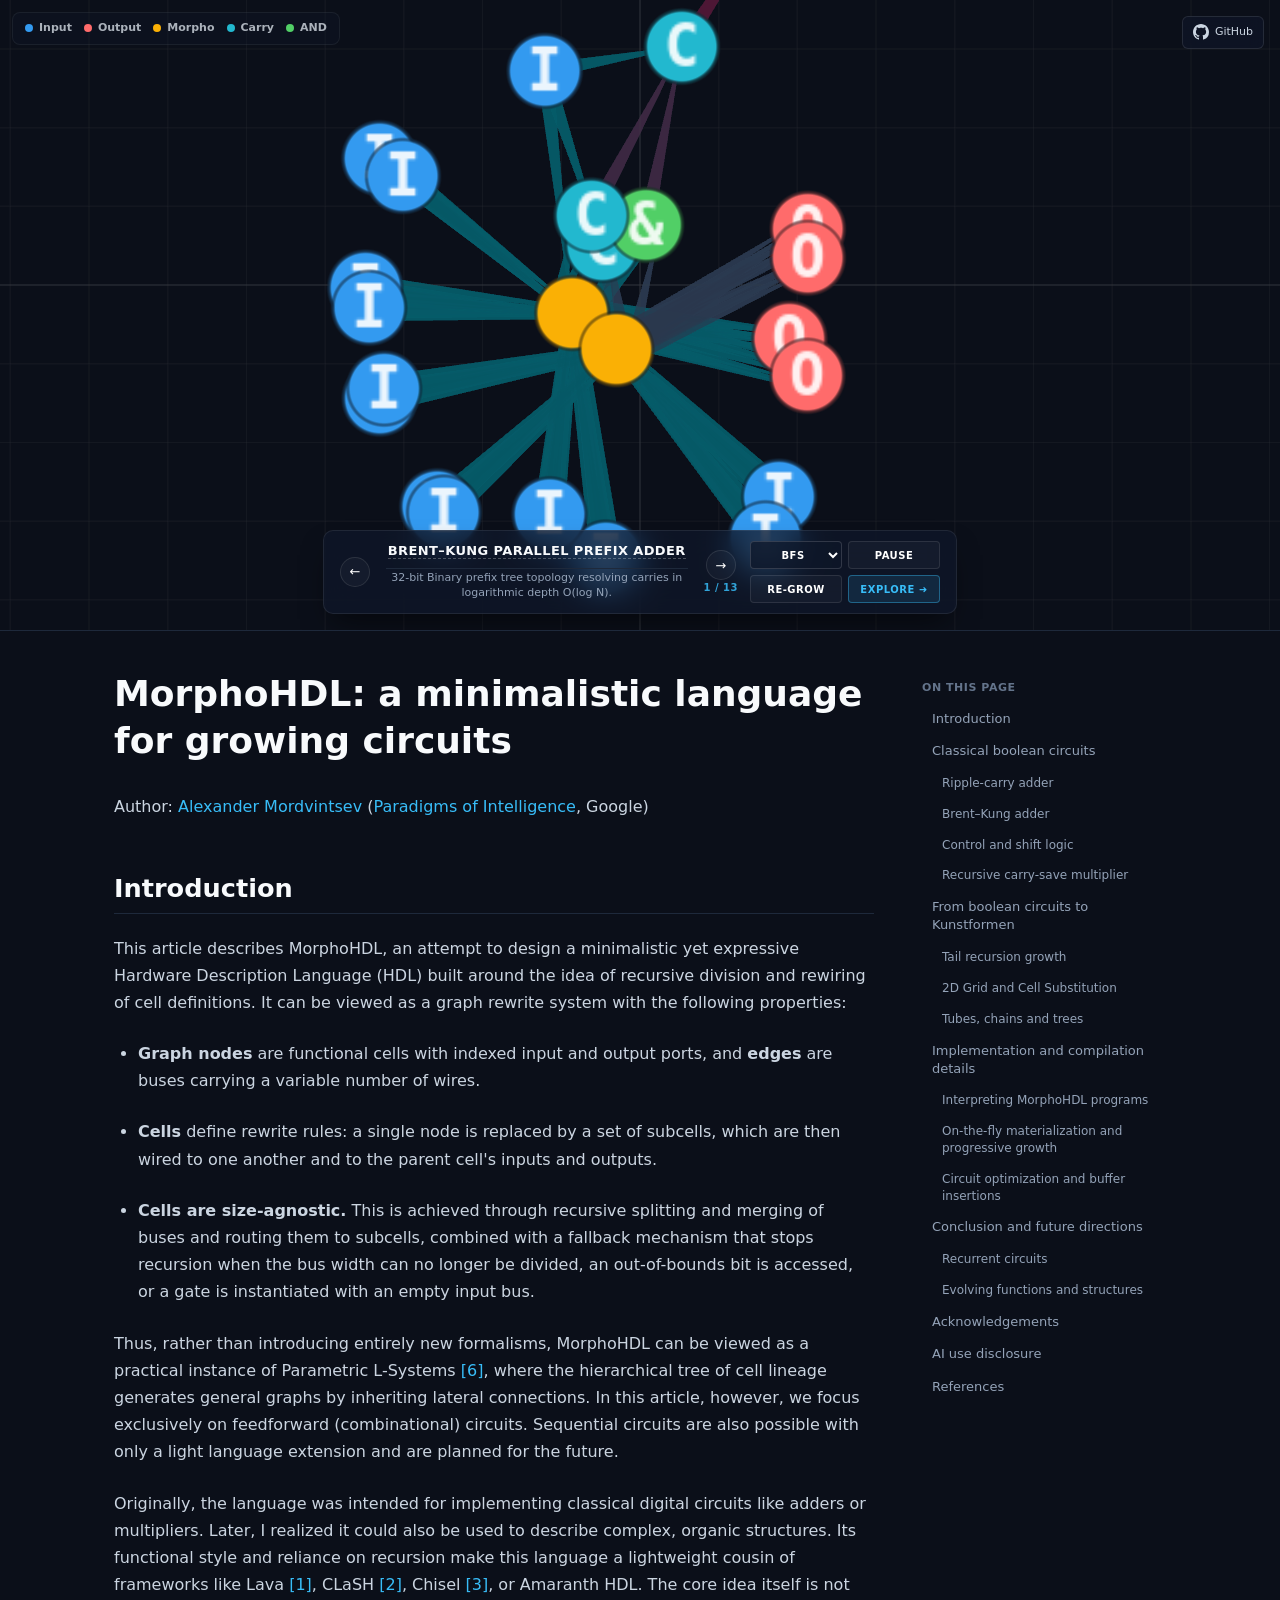
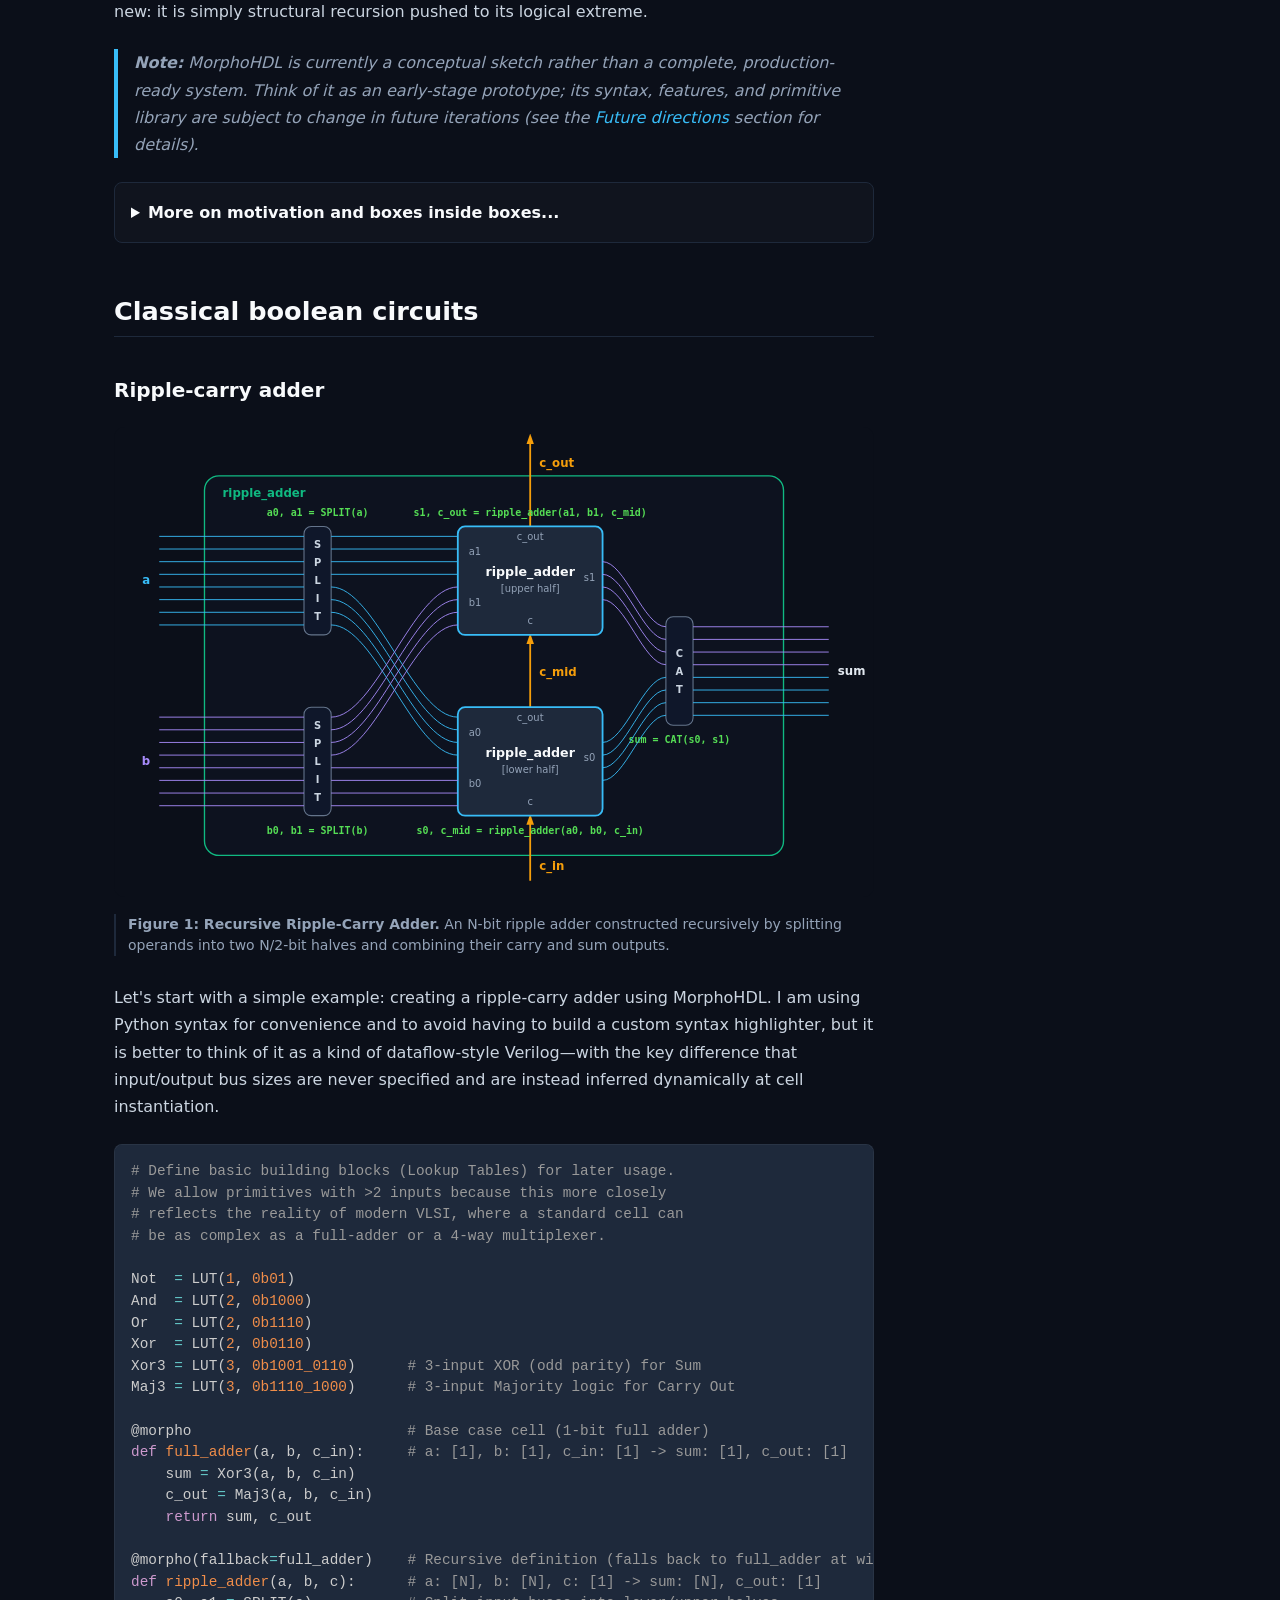
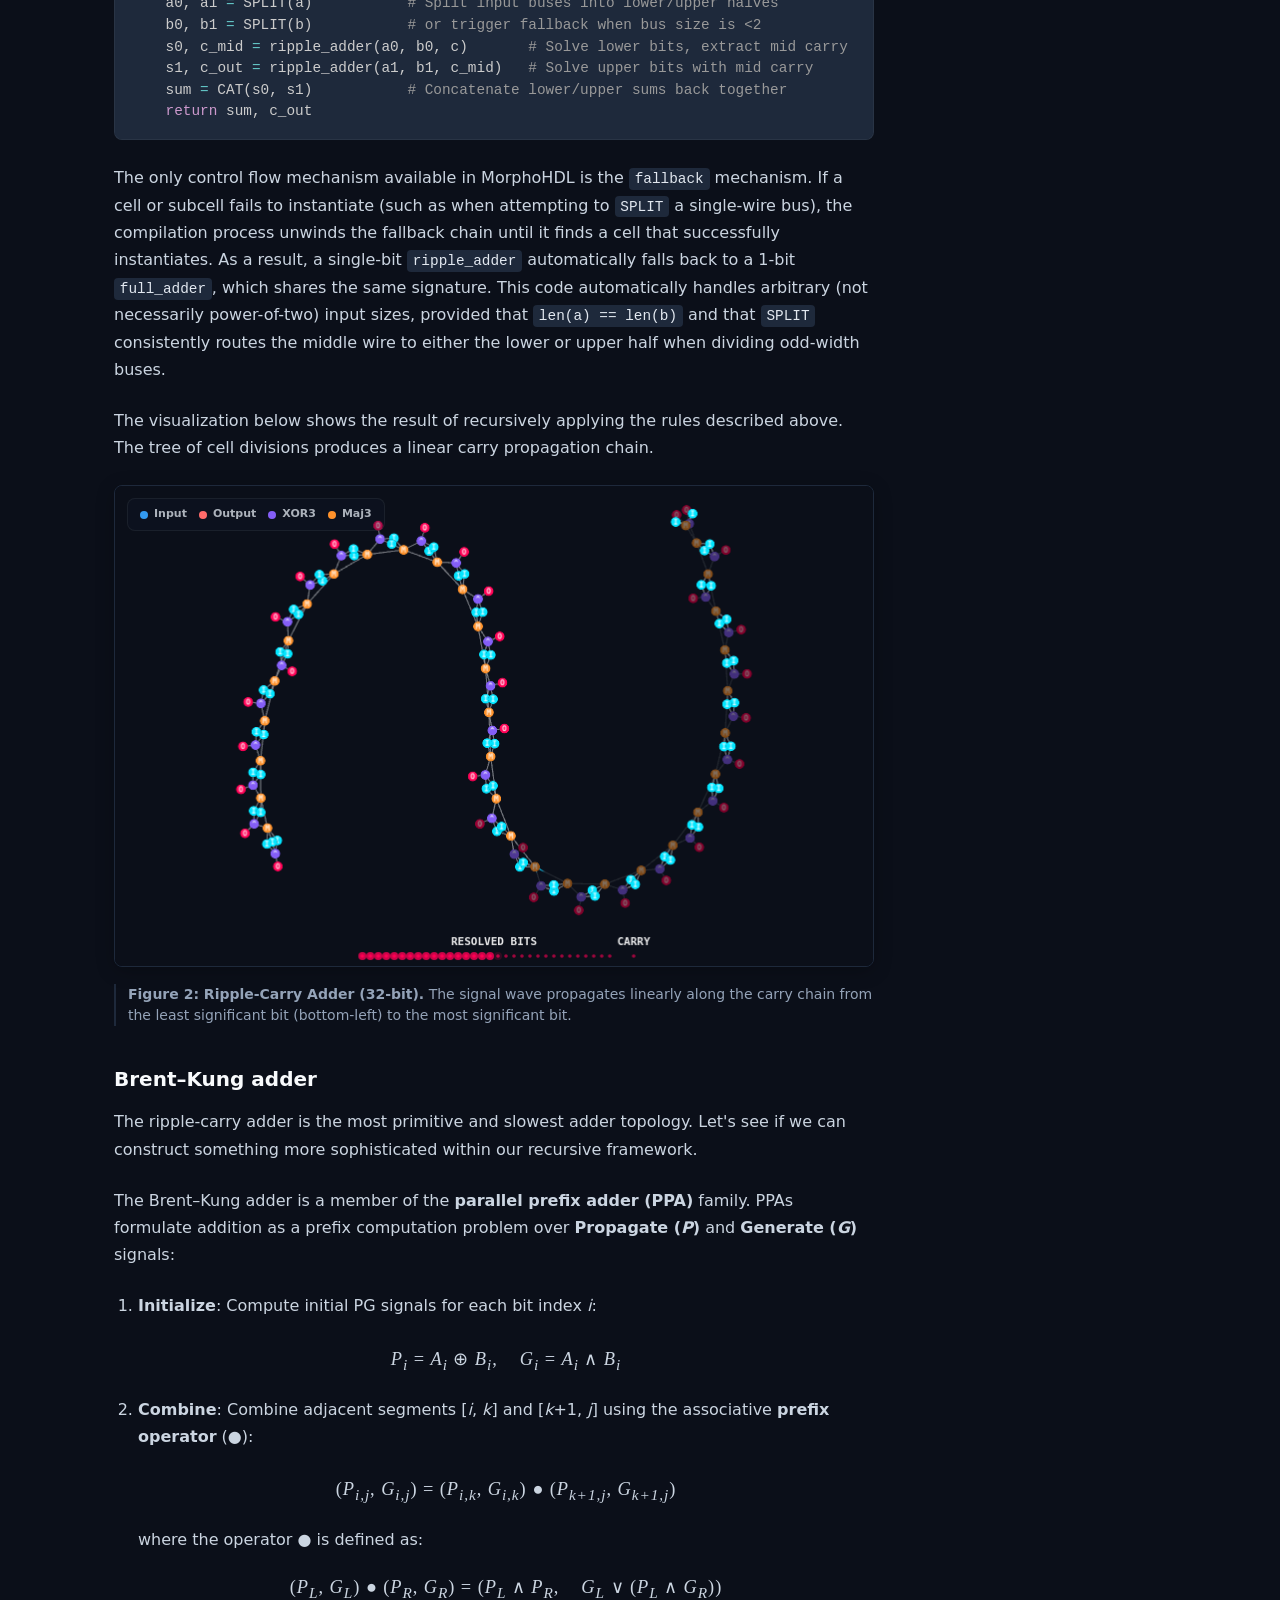
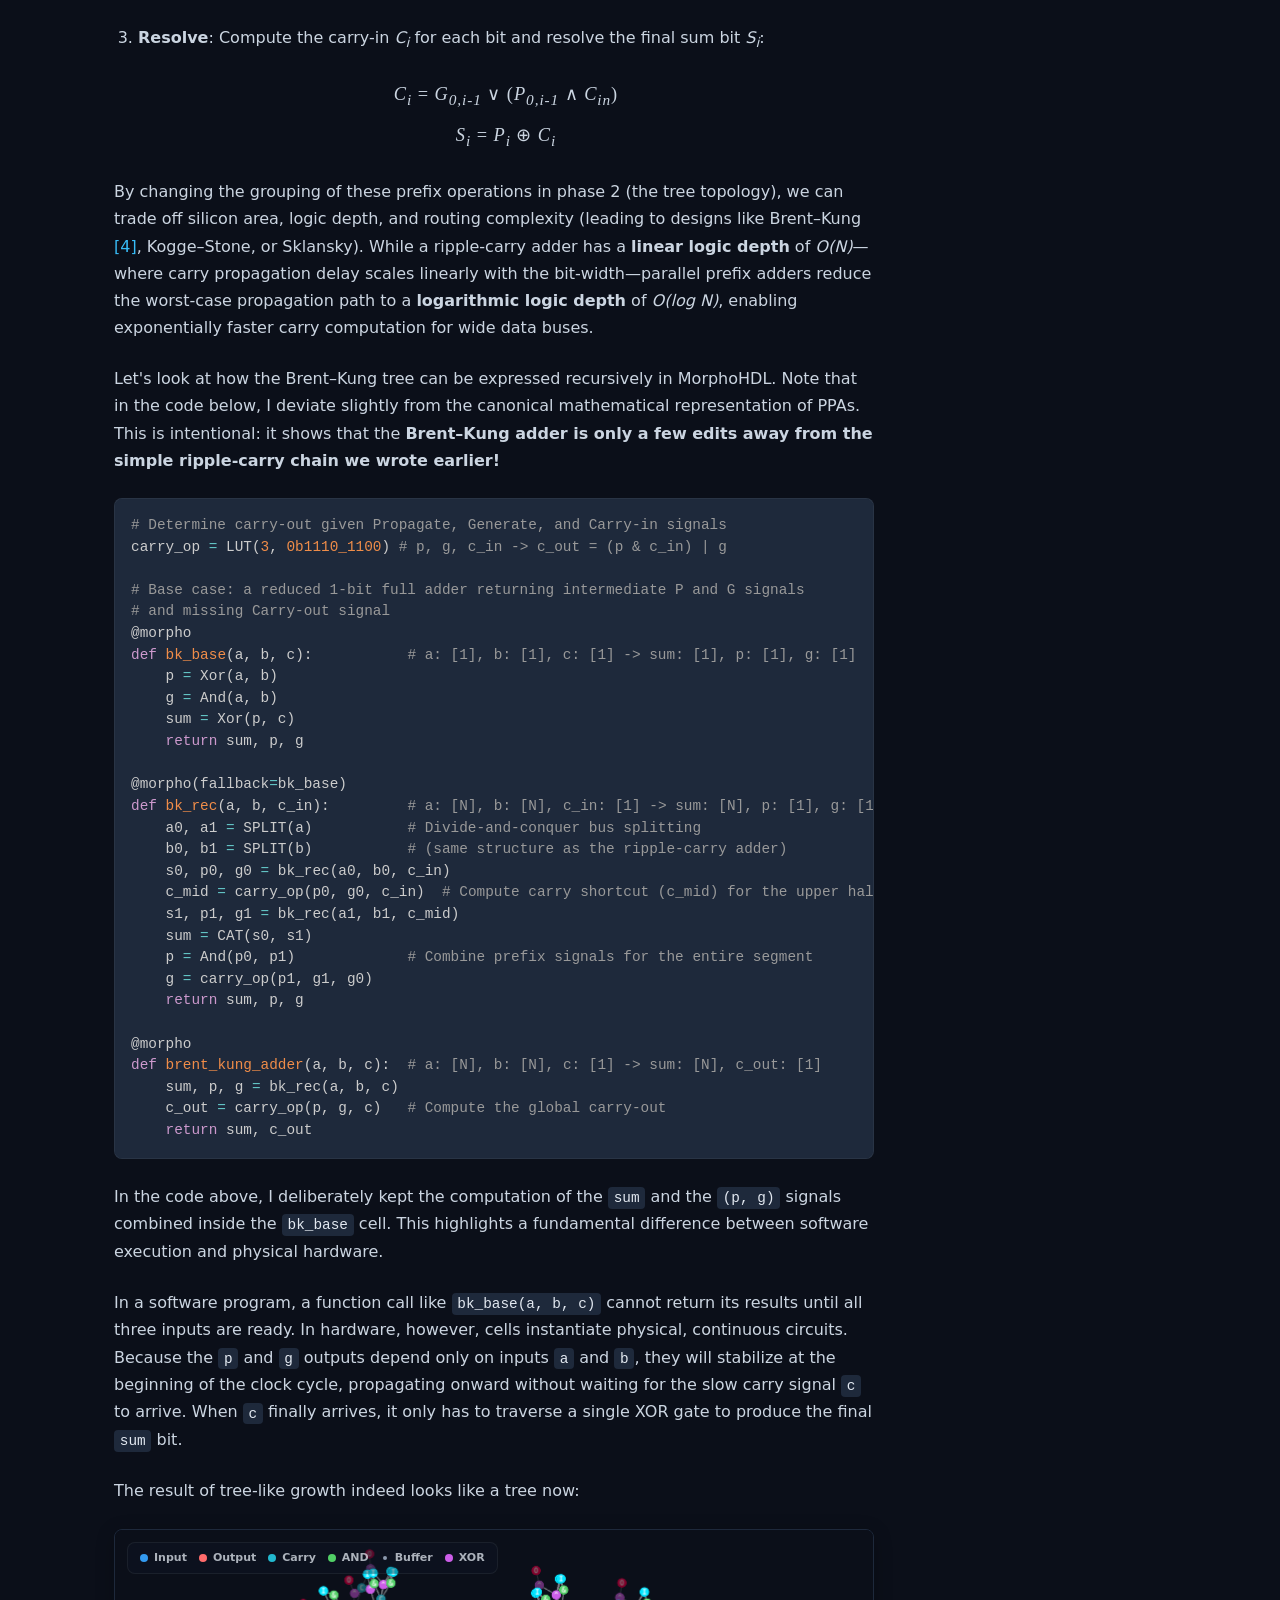
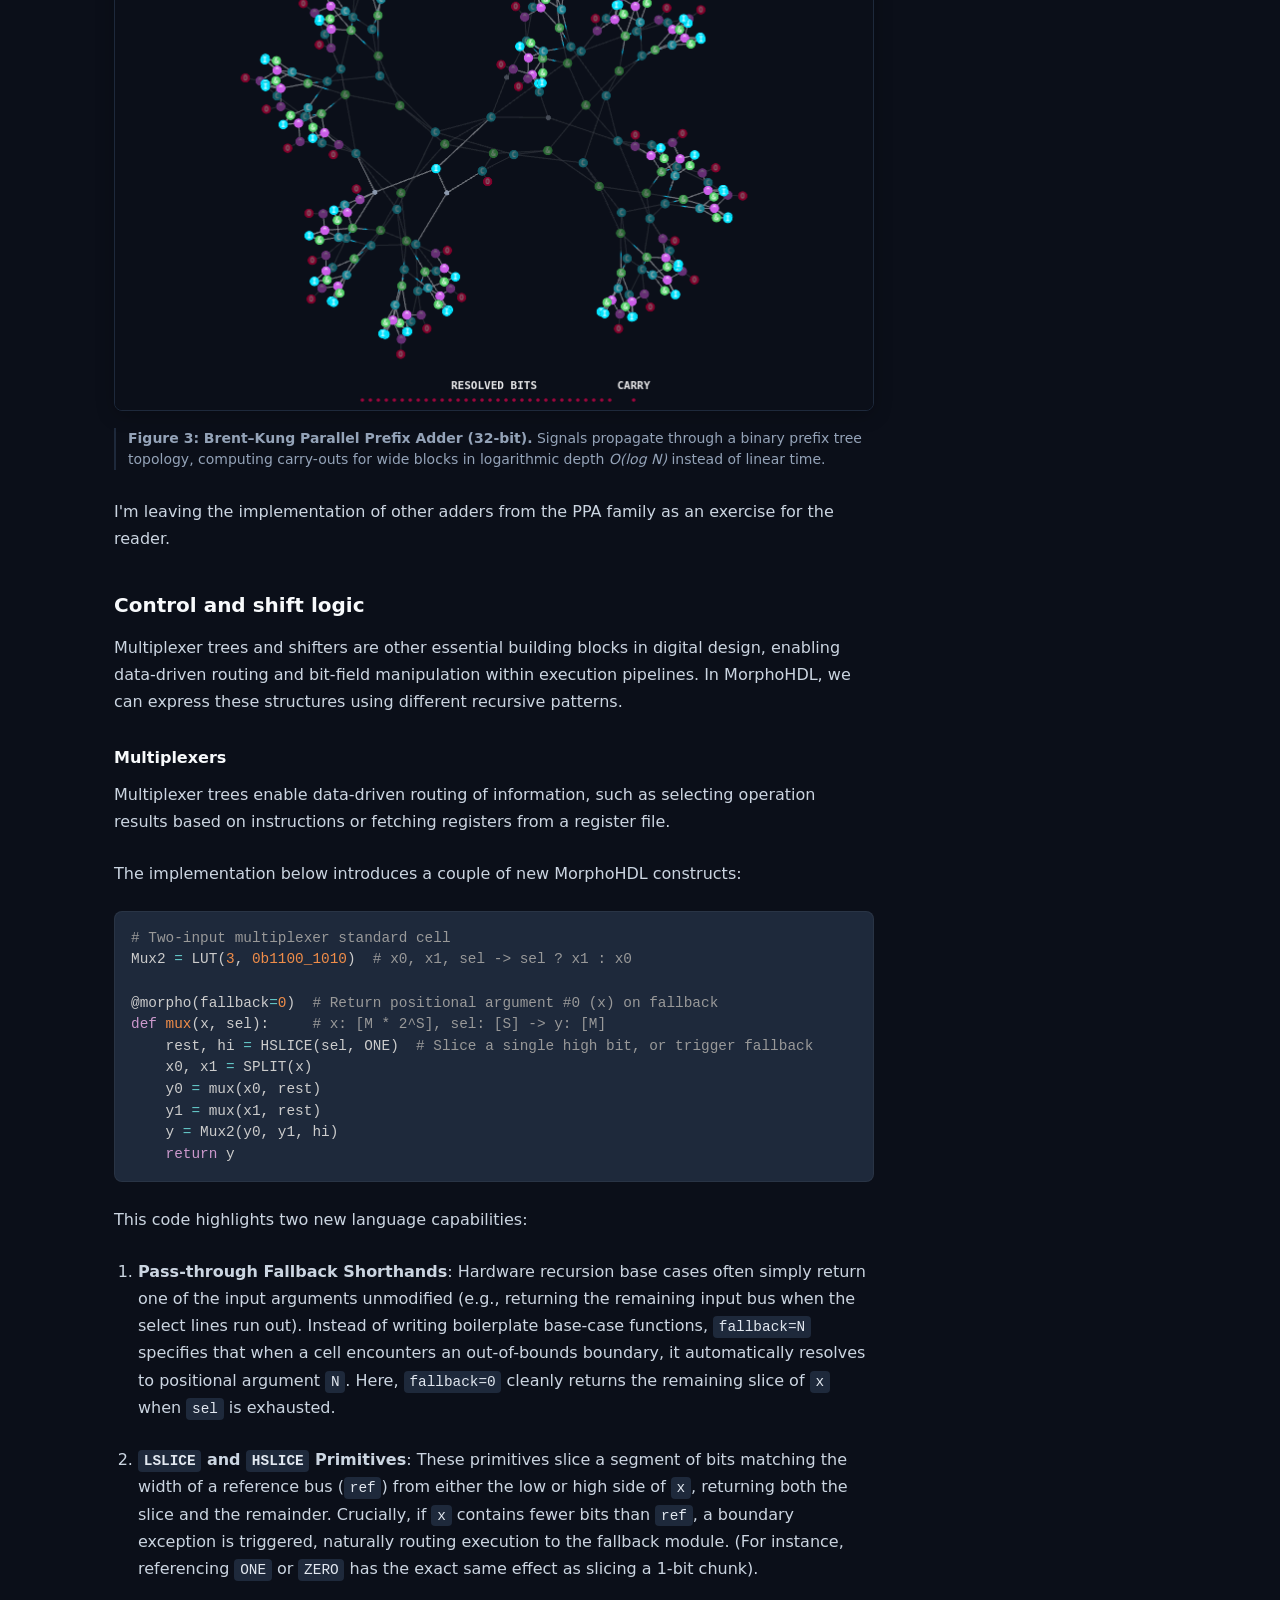
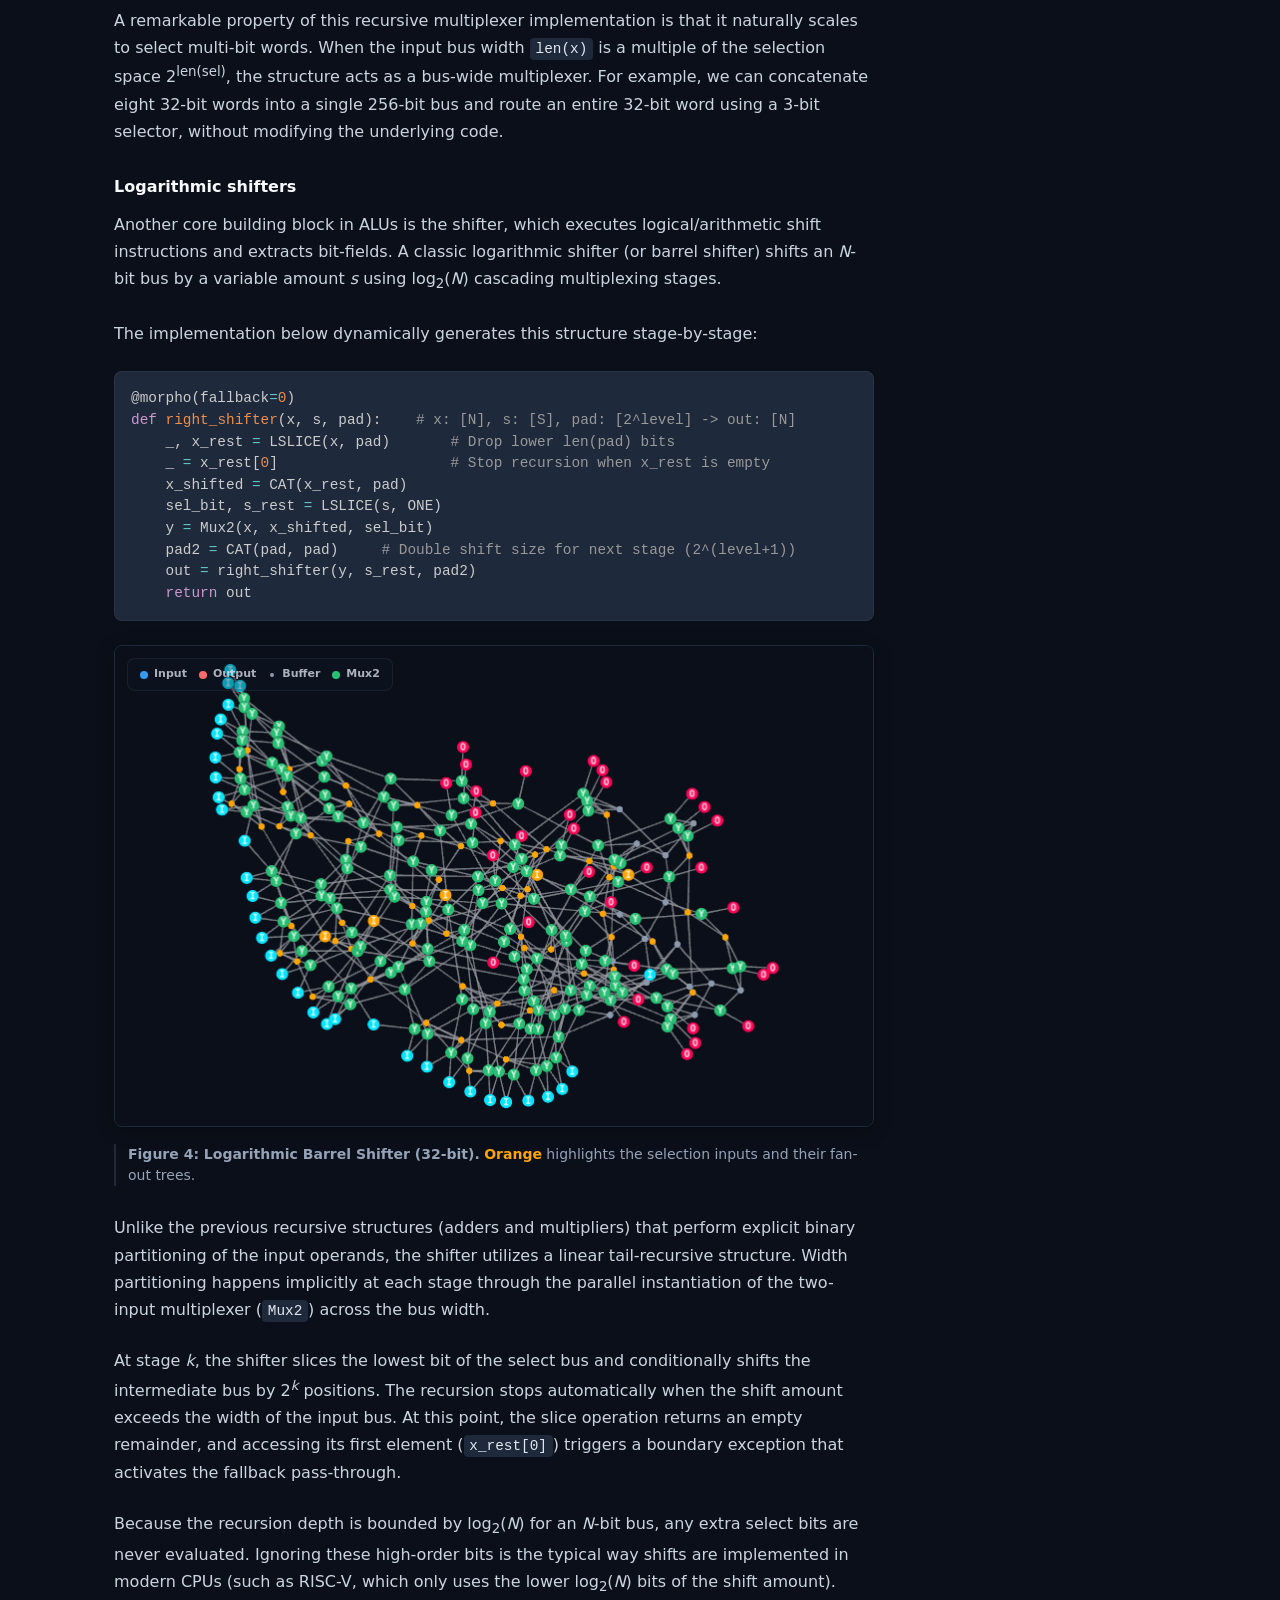
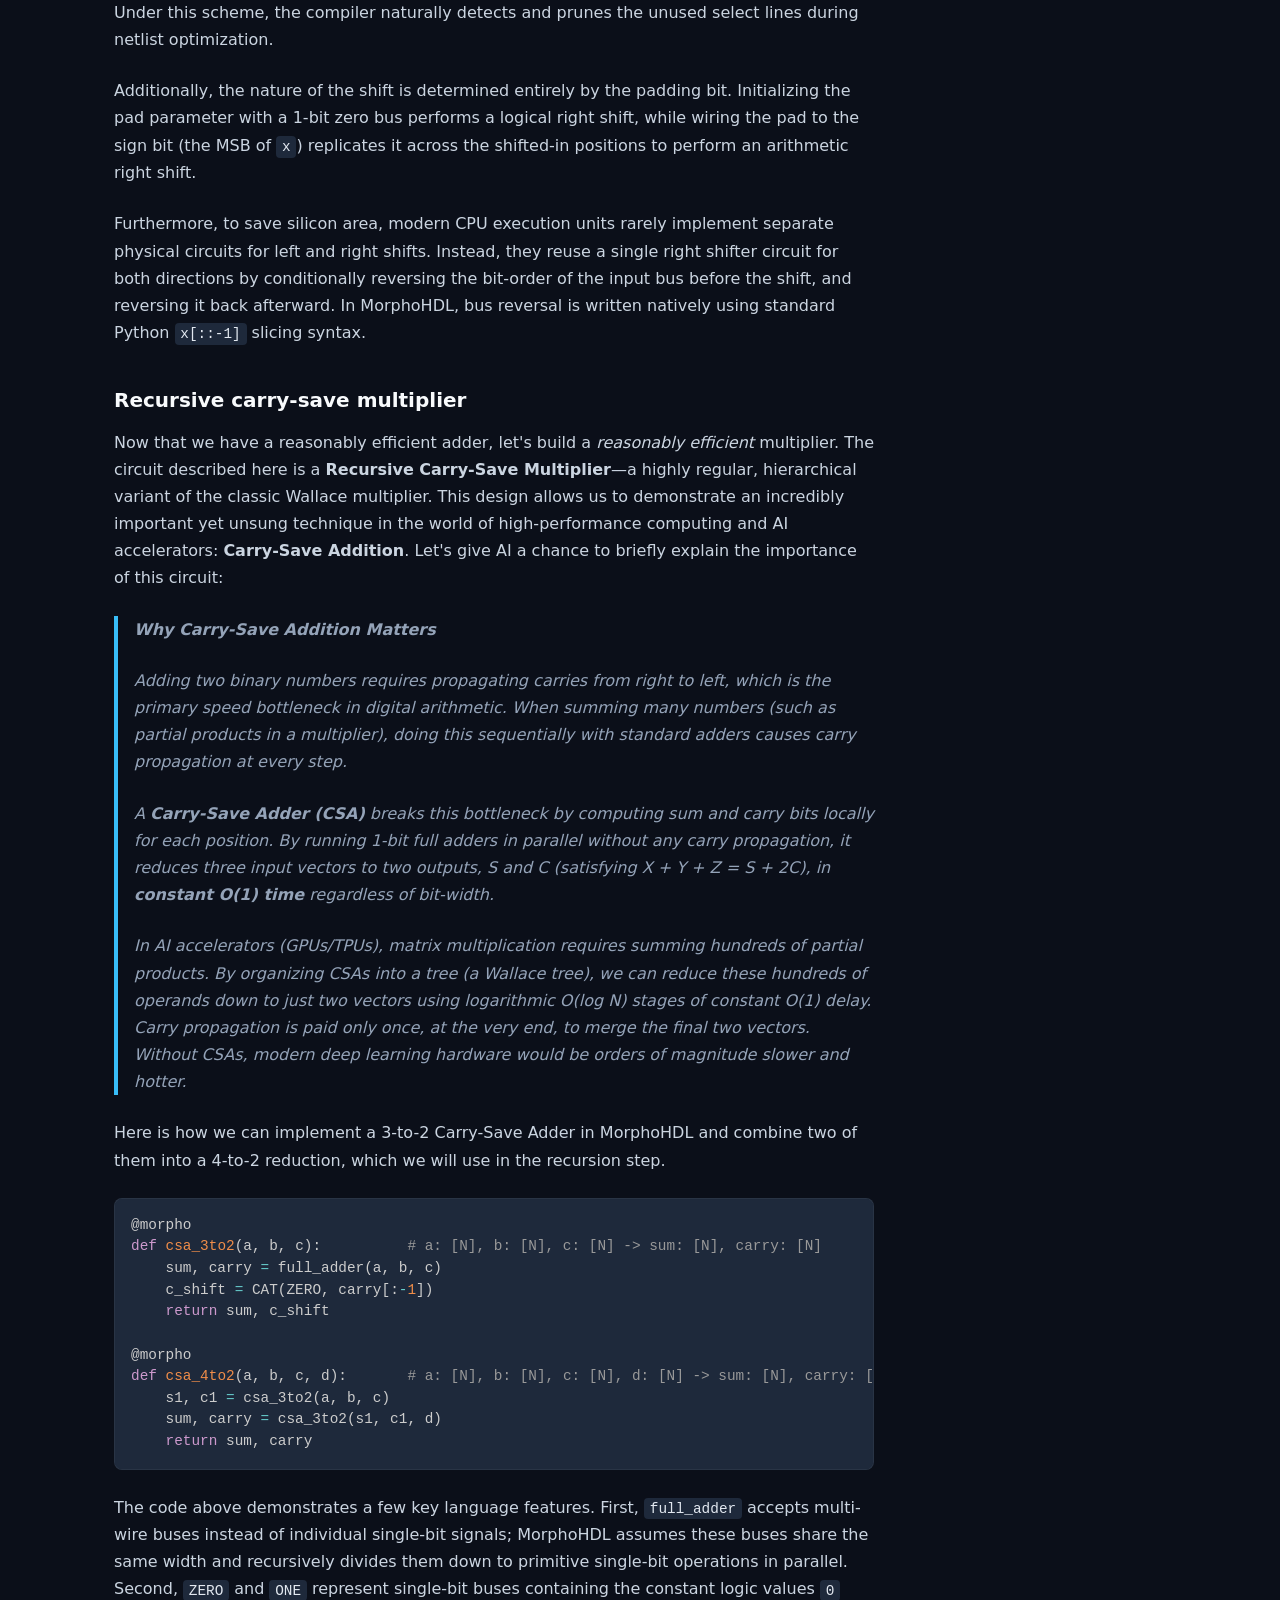
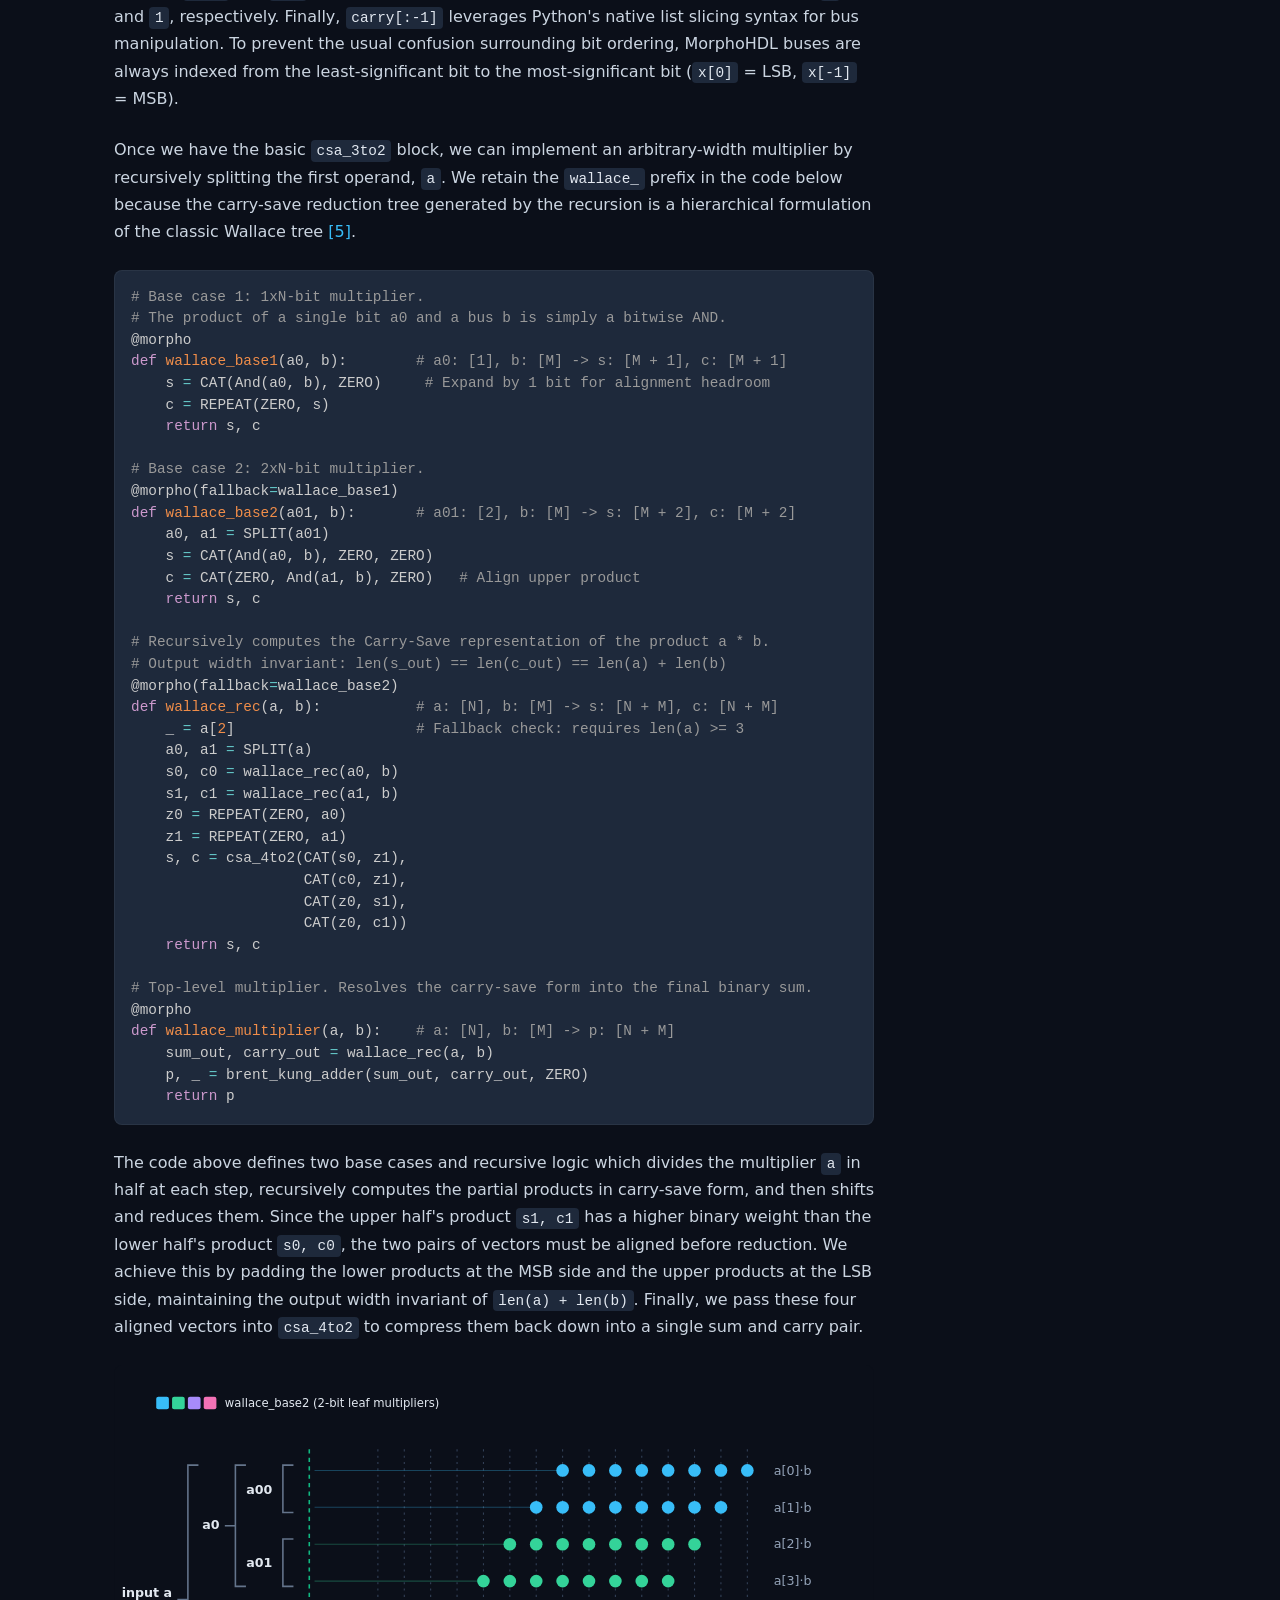
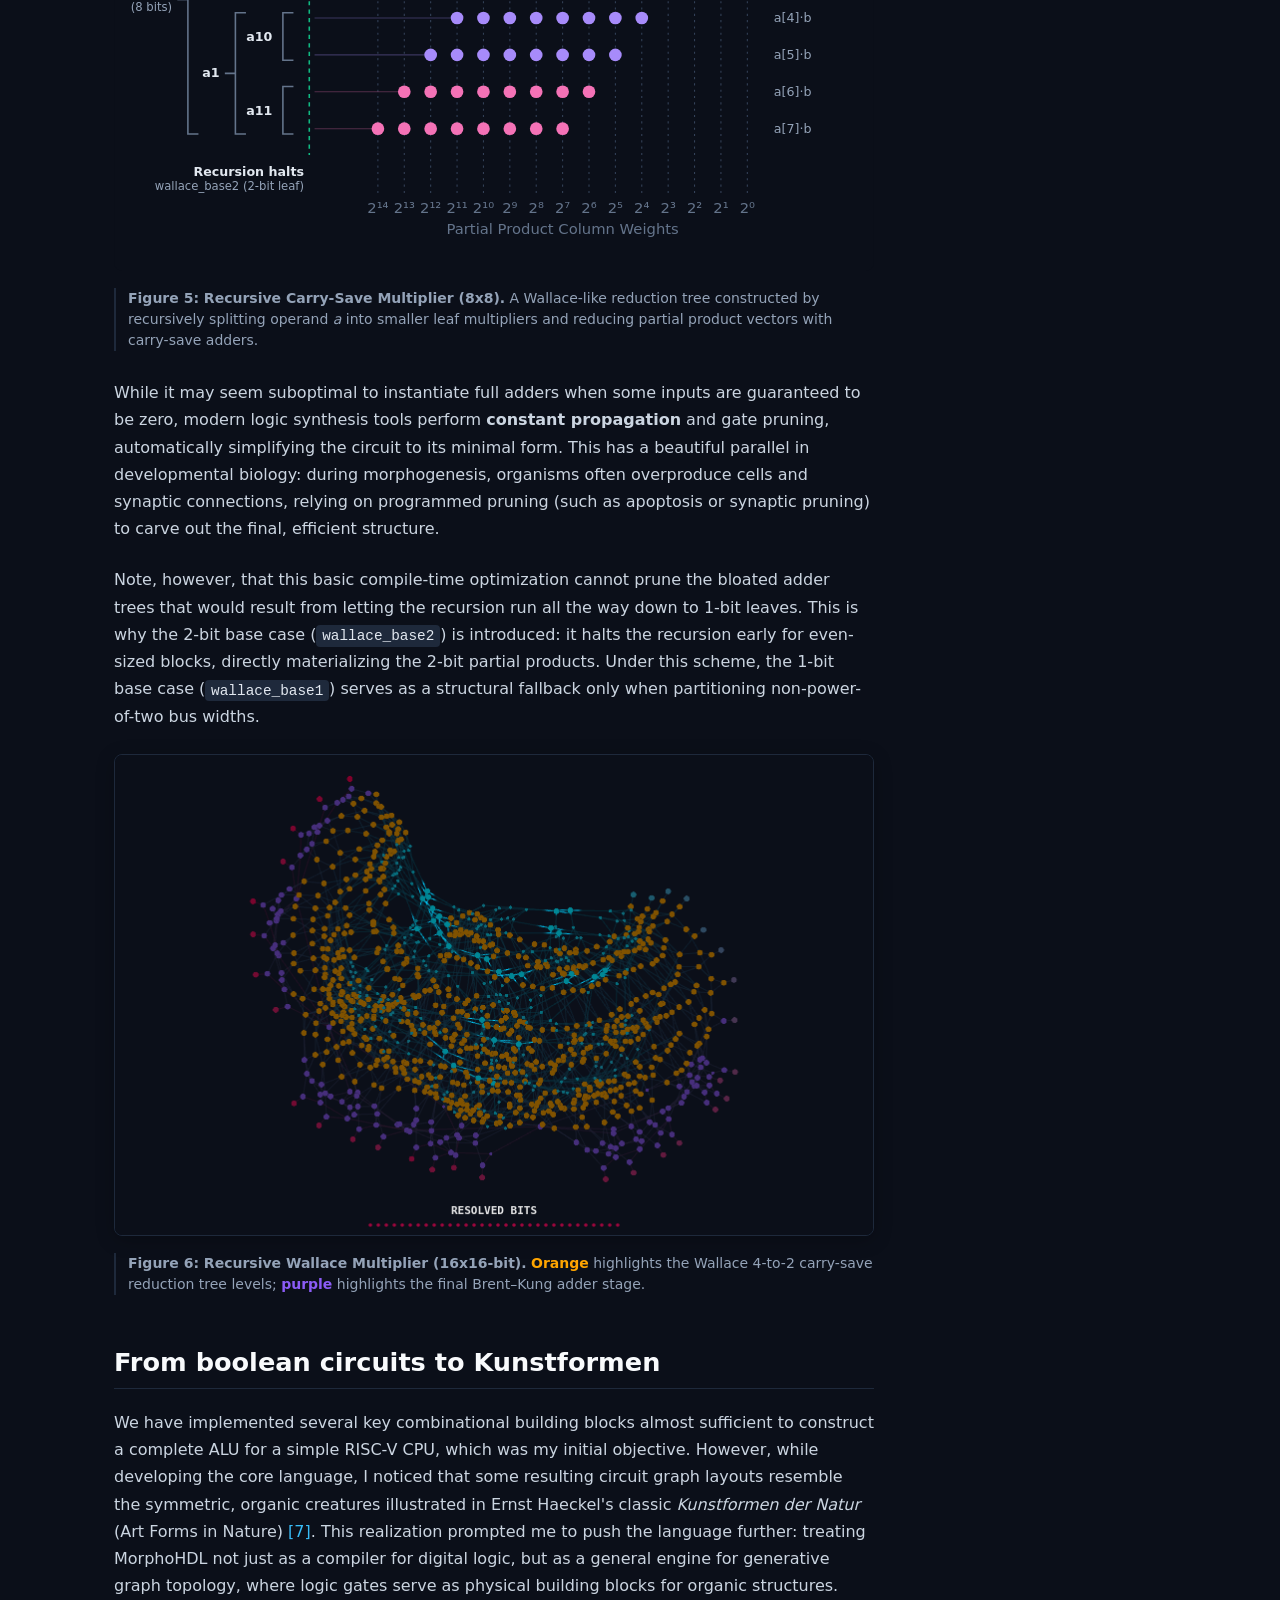
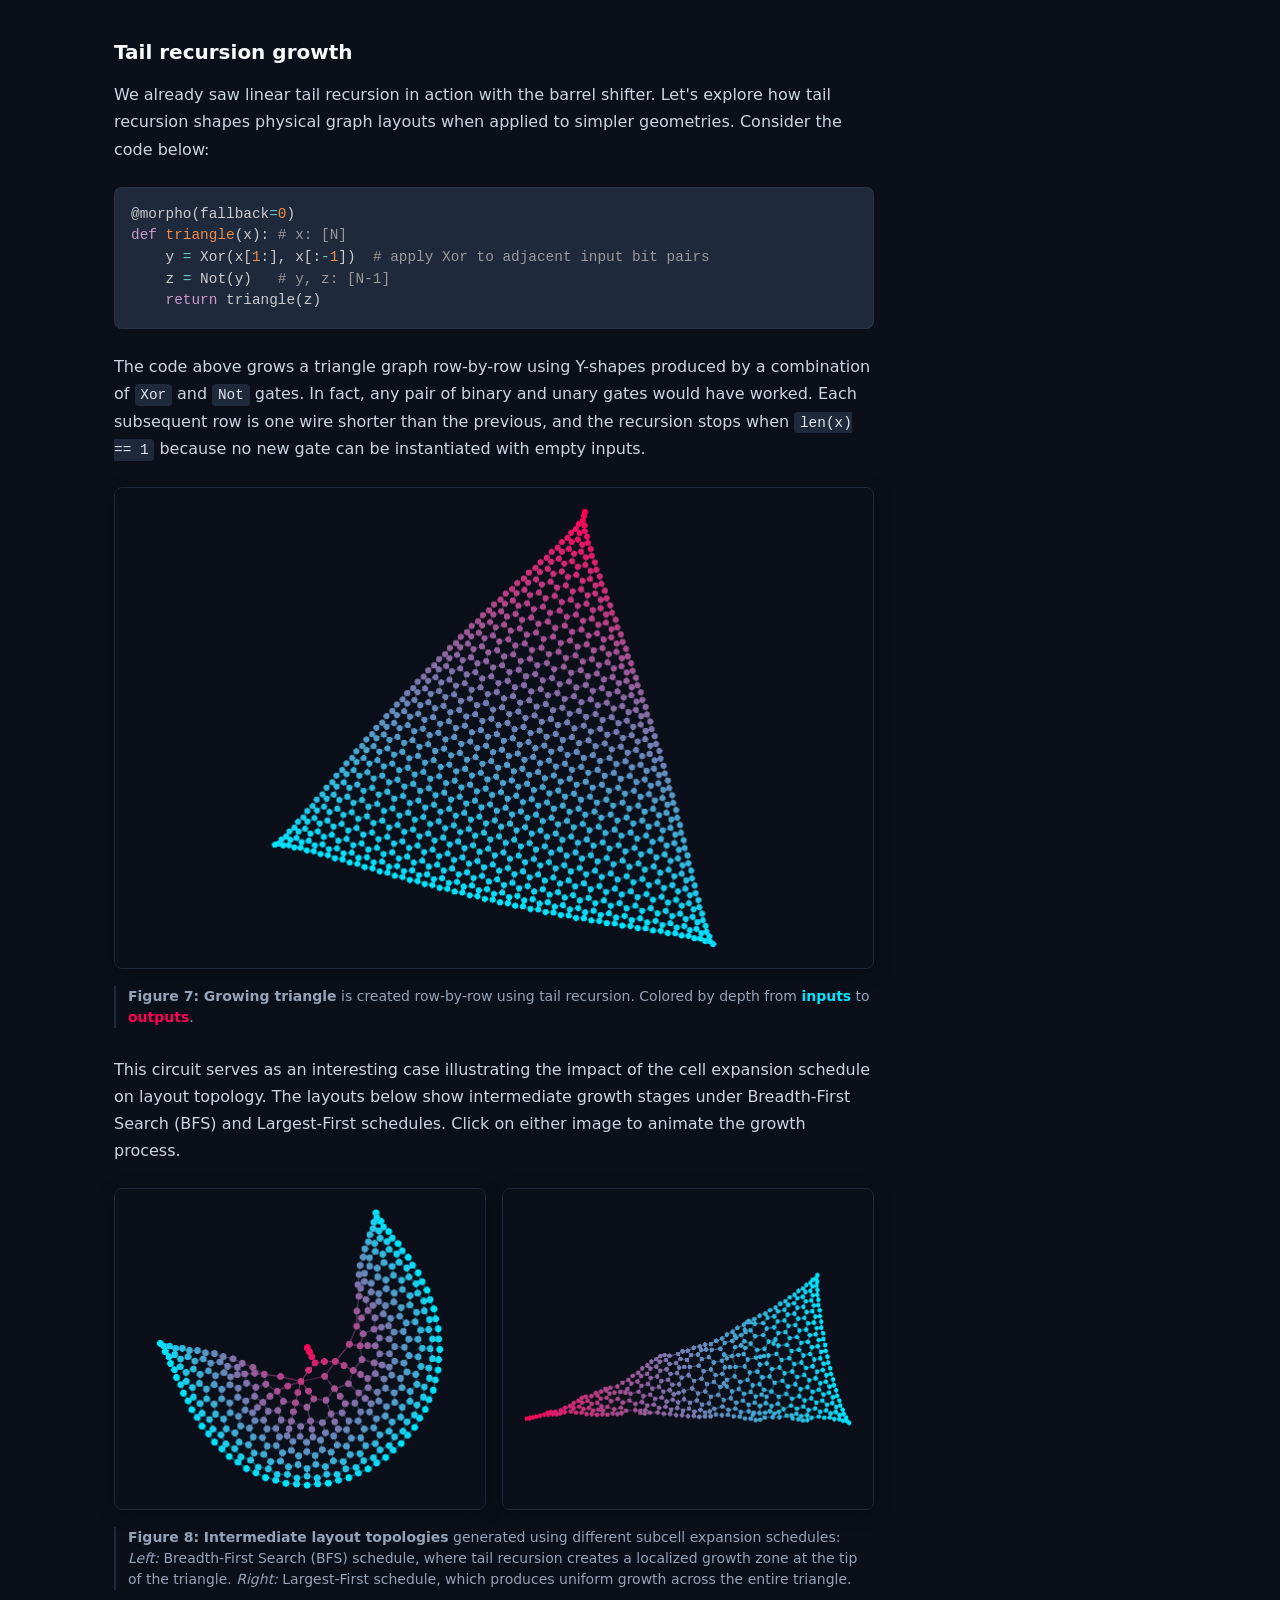
==== commit 3ff923f9: "feat: add Not gate type and GitHub repository link badge to UI" ====
--- a/index.html
+++ b/index.html
@@ -23,6 +23,12 @@
 
     <section class="hero-section">
         <div id="hero-canvas-container" class="hero-canvas-container"></div>
+        <a href="https://github.com/paradigms-of-intelligence/morpho" target="_blank" rel="noopener" class="hero-github-badge" title="View source on GitHub">
+            <svg class="github-icon" viewBox="0 0 16 16" width="16" height="16" aria-hidden="true">
+                <path fill="currentColor" d="M8 0C3.58 0 0 3.58 0 8c0 3.54 2.29 6.53 5.47 7.59.4.07.55-.17.55-.38 0-.19-.01-.82-.01-1.49-2.01.37-2.53-.49-2.69-.94-.09-.23-.48-.94-.82-1.13-.28-.15-.68-.52-.01-.53.63-.01 1.08.58 1.23.82.72 1.21 1.87.87 2.33.66.07-.52.28-.87.51-1.07-1.78-.2-3.64-.89-3.64-3.95 0-.87.31-1.59.82-2.15-.08-.2-.36-1.02.08-2.12 0 0 .67-.21 2.2.82.64-.18 1.32-.27 2-.27.68 0 1.36.09 2 .27 1.53-1.04 2.2-.82 2.2-.82.44 1.1.16 1.92.08 2.12.51.56.82 1.27.82 2.15 0 3.07-1.87 3.75-3.65 3.95.29.25.54.73.54 1.48 0 1.07-.01 1.93-.01 2.2 0 .21.15.46.55.38A8.013 8.013 0 0016 8c0-4.42-3.58-8-8-8z"></path>
+            </svg>
+            <span>GitHub</span>
+        </a>
         <div class="hero-overlay">
             <div class="hero-nav">
                 <button id="btn-hero-prev" class="nav-btn">&larr;</button>
--- a/style.css
+++ b/style.css
@@ -415,6 +415,32 @@
     width: 100%;
     height: 100%;
     pointer-events: auto;
+}
+
+.hero-github-badge {
+    position: absolute;
+    top: 16px;
+    right: 16px;
+    z-index: 10;
+    display: inline-flex;
+    align-items: center;
+    gap: 6px;
+    background: rgba(15, 23, 42, 0.6);
+    backdrop-filter: blur(8px);
+    border: 1px solid rgba(255, 255, 255, 0.1);
+    border-radius: 6px;
+    padding: 6px 10px;
+    color: #cbd5e1;
+    font-size: 11px;
+    font-weight: 500;
+    text-decoration: none;
+    transition: all 0.2s ease;
+}
+
+.hero-github-badge:hover {
+    background: rgba(255, 255, 255, 0.08);
+    border-color: rgba(255, 255, 255, 0.2);
+    color: #fff;
 }
 
 .hero-overlay {
@@ -1146,6 +1172,14 @@
         height: 65vh !important;
     }
 
+    .canvas-legend {
+        flex-direction: column;
+        align-items: flex-start;
+        gap: 6px;
+        padding: 6px 10px;
+        max-width: 65%;
+    }
+
     .hero-overlay {
         flex-direction: column;
         bottom: 0px;
@@ -1214,4 +1248,11 @@
     h2 {
         font-size: 1.4rem;
     }
-}
+
+    .hero-github-badge {
+        top: 10px;
+        right: 10px;
+        padding: 4px 8px;
+        font-size: 10px;
+    }
+}
